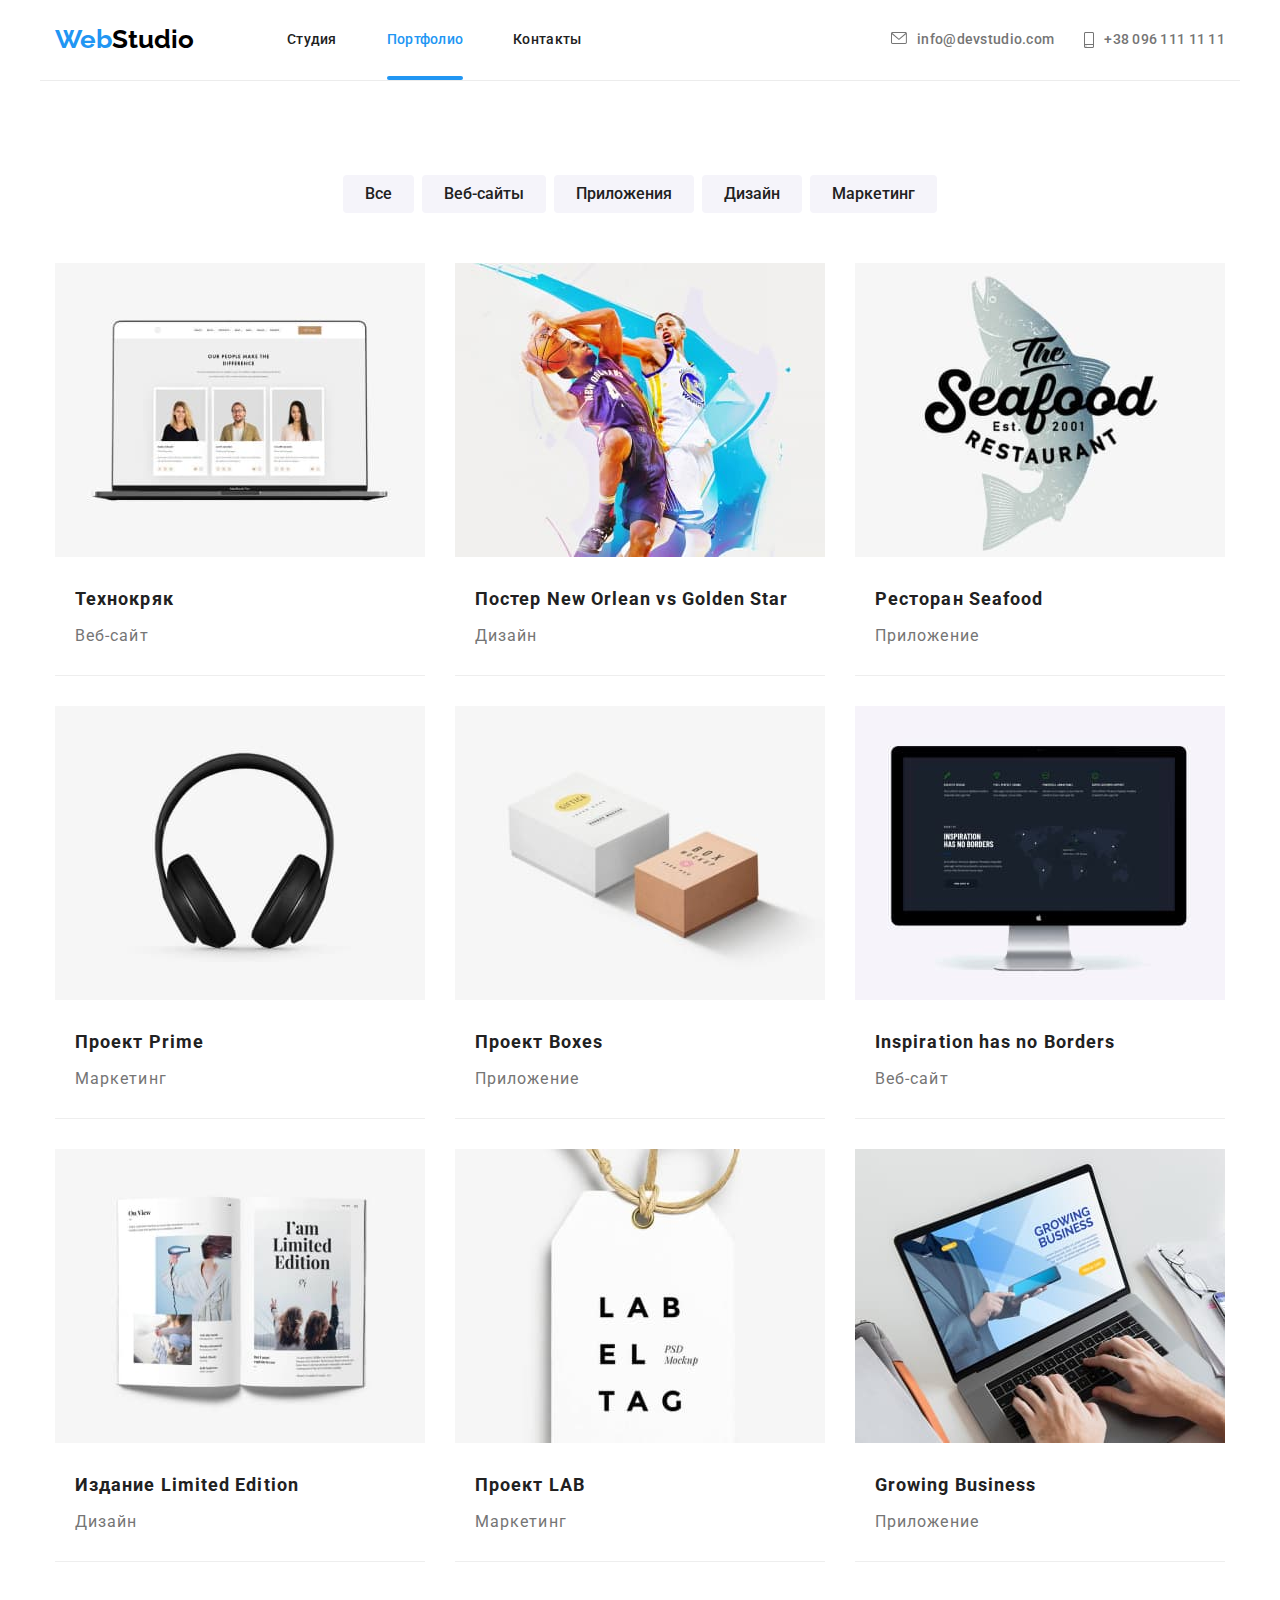
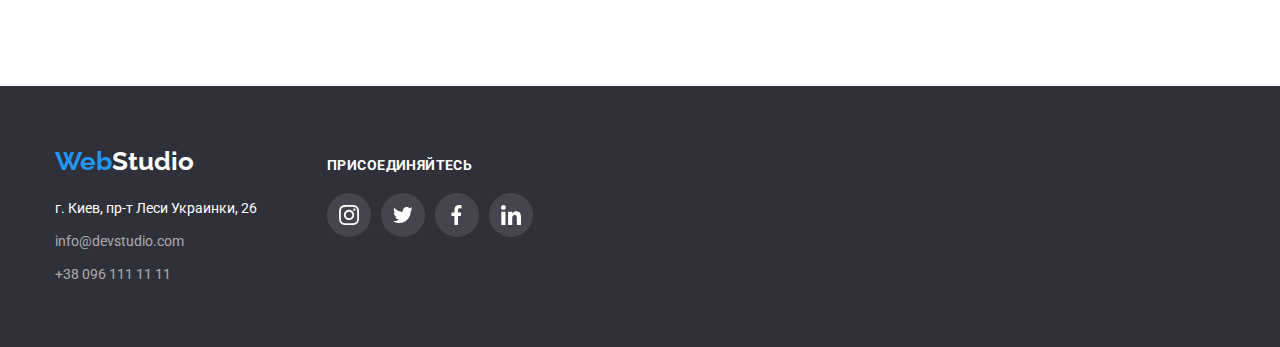
==== portfolio.html @ 152287c7 "Add files via upload" ====
<!DOCTYPE html>
<html lang="ru">
  <head>
    <meta charset="UTF-8" />
    <meta http-equiv="X-UA-Compatible" content="IE=edge" />
    <meta name="viewport" content="width=device-width, initial-scale=1.0" />
    <title>Portfolio</title>
    <link rel="stylesheet" href="https://cdnjs.cloudflare.com/ajax/libs/modern-normalize/1.0.0/modern-normalize.min.css" />
    <link href="https://fonts.googleapis.com/css2?family=Raleway:wght@700&family=Roboto:wght@400;500;700;900&display=swap" rel="stylesheet" />
    <link rel="stylesheet" href="./css/styles.css" />
  </head>
  <body>
    <!--Шапка страницы-->
    <header class="header">
      <div class="container header-section">
        <nav class="site-nav">
          <a href="" class="header-logo"><span class="header-logo-web">Web</span>Studio</a>
          <ul class="header-list list">
            <li class="header-nav-li"><a href="./index.html" class="header-link">Студия</a></li>
            <li class="header-nav-li">
              <div class="header-current"><a href="./portfolio.html" class="header-link current">Портфолио</a></div>
            </li>
            <li class="header-nav-li"><a href="" class="header-link">Контакты</a></li>
          </ul>
        </nav>
        <ul class="header-adress list">
          <li class="header-li">
            <a href="mailto:info@devstudio.com" class="header-adress-list"
              ><svg class="icon-mail"><use href="./img/symbol-defs.svg#icon-envelope"></use></svg>info@devstudio.com</a
            >
          </li>
          <li class="header-li">
            <a href="tel:+380961111111" class="header-adress-list"
              ><svg class="icon-smartphone"><use href="./img/symbol-defs.svg#icon-smartphone"></use></svg>+38 096 111 11 11</a
            >
          </li>
        </ul>
      </div>
    </header>
    <main>
      <!--Портфолио-->
      <section class="portfolio section">
        <div class="container">
          <h1 hidden>Портфолио</h1>
          <ul class="portfolio-filter list">
            <li class="portfolio-li"><button type="button" class="portfolio-btn">Все</button></li>
            <li class="portfolio-li"><button type="button" class="portfolio-btn">Веб-сайты</button></li>
            <li class="portfolio-li"><button type="button" class="portfolio-btn">Приложения</button></li>
            <li class="portfolio-li"><button type="button" class="portfolio-btn">Дизайн</button></li>
            <li class="portfolio-li"><button type="button" class="portfolio-btn">Маркетинг</button></li>
          </ul>
          <ul class="portfolio-content list">
            <li class="portfolio-card-li">
              <a href="" class="portfolio-list">
                <div class="card-hover">
                  <img class="portfolio-img" src="./img/img.jpg" alt="Сайт Технокряк" width="370" />
                  <p class="card-hover-text is-hidden-text">Ресурс предлагает комплексные предложения с разным уровнем функционала и сервисов. Все это позволит посетителю получить исчерпывающие сведения компании или частном лице.</p>
                </div>
                <div class="card-text">
                  <h2 class="portfolio-name">Технокряк</h2>
                  <p class="portfolio-filter-text">Веб-сайт</p>
                </div>
              </a>
            </li>
            <li class="portfolio-card-li">
              <a href="" class="portfolio-list">
                <div class="card-hover">
                  <img class="portfolio-img" src="./img/img(1).jpg" alt="Постер New Orlean vs Golden Star" width="370" />
                  <p class="card-hover-text is-hidden-text">Ресурс предлагает комплексные предложения с разным уровнем функционала и сервисов. Все это позволит посетителю получить исчерпывающие сведения компании или частном лице.</p>
                </div>
                <div class="card-text">
                  <h2 class="portfolio-name">Постер New Orlean vs Golden Star</h2>
                  <p class="portfolio-filter-text">Дизайн</p>
                </div>
              </a>
            </li>
            <li class="portfolio-card-li">
              <a href="" class="portfolio-list">
                <div class="card-hover">
                  <img class="portfolio-img" src="./img/img(2).jpg" alt="Ресторан Seafood" width="370" />
                  <p class="card-hover-text is-hidden-text">Ресурс предлагает комплексные предложения с разным уровнем функционала и сервисов. Все это позволит посетителю получить исчерпывающие сведения компании или частном лице.</p>
                </div>
                <div class="card-text">
                  <h2 class="portfolio-name">Ресторан Seafood</h2>
                  <p class="portfolio-filter-text">Приложение</p>
                </div>
              </a>
            </li>
            <li class="portfolio-card-li">
              <a href="" class="portfolio-list">
                <div class="card-hover">
                  <img class="portfolio-img" src="./img/img(3).jpg" alt="Проект Prime" width="370" />
                  <p class="card-hover-text is-hidden-text">Ресурс предлагает комплексные предложения с разным уровнем функционала и сервисов. Все это позволит посетителю получить исчерпывающие сведения компании или частном лице.</p>
                </div>
                <div class="card-text">
                  <h2 class="portfolio-name">Проект Prime</h2>
                  <p class="portfolio-filter-text">Маркетинг</p>
                </div>
              </a>
            </li>
            <li class="portfolio-card-li">
              <a href="" class="portfolio-list">
                <div class="card-hover">
                  <img class="portfolio-img" src="./img/img(4).jpg" alt="Проект Boxes" width="370" />
                  <p class="card-hover-text is-hidden-text">Ресурс предлагает комплексные предложения с разным уровнем функционала и сервисов. Все это позволит посетителю получить исчерпывающие сведения компании или частном лице.</p>
                </div>
                <div class="card-text">
                  <h2 class="portfolio-name">Проект Boxes</h2>
                  <p class="portfolio-filter-text">Приложение</p>
                </div>
              </a>
            </li>
            <li class="portfolio-card-li">
              <a href="" class="portfolio-list">
                <div class="card-hover">
                  <img class="portfolio-img" src="./img/img(5).jpg" alt="Сайт Inspiration has no Borders" width="370" />
                  <p class="card-hover-text is-hidden-text">Ресурс предлагает комплексные предложения с разным уровнем функционала и сервисов. Все это позволит посетителю получить исчерпывающие сведения компании или частном лице.</p>
                </div>
                <div class="card-text">
                  <h2 class="portfolio-name">Inspiration has no Borders</h2>
                  <p class="portfolio-filter-text">Веб-сайт</p>
                </div>
              </a>
            </li>
            <li class="portfolio-card-li">
              <a href="" class="portfolio-list">
                <div class="card-hover">
                  <img class="portfolio-img" src="./img/img(6).jpg" alt="Издание Limited Edition" width="370" />
                  <p class="card-hover-text is-hidden-text">Ресурс предлагает комплексные предложения с разным уровнем функционала и сервисов. Все это позволит посетителю получить исчерпывающие сведения компании или частном лице.</p>
                </div>
                <div class="card-text">
                  <h2 class="portfolio-name">Издание Limited Edition</h2>
                  <p class="portfolio-filter-text">Дизайн</p>
                </div>
              </a>
            </li>
            <li class="portfolio-card-li">
              <a href="" class="portfolio-list">
                <div class="card-hover">
                  <img class="portfolio-img" src="./img/img(7).jpg" alt="Проект LAB" width="370" />
                  <p class="card-hover-text is-hidden-text">Ресурс предлагает комплексные предложения с разным уровнем функционала и сервисов. Все это позволит посетителю получить исчерпывающие сведения компании или частном лице.</p>
                </div>
                <div class="card-text">
                  <h2 class="portfolio-name">Проект LAB</h2>
                  <p class="portfolio-filter-text">Маркетинг</p>
                </div>
              </a>
            </li>
            <li class="portfolio-card-li">
              <a href="" class="portfolio-list">
                <div class="card-hover">
                  <img class="portfolio-img" src="./img/img(8).jpg" alt="Приложение Growing Business" width="370" />
                  <p class="card-hover-text is-hidden-text">Ресурс предлагает комплексные предложения с разным уровнем функционала и сервисов. Все это позволит посетителю получить исчерпывающие сведения компании или частном лице.</p>
                </div>
                <div class="card-text">
                  <h2 class="portfolio-name">Growing Business</h2>
                  <p class="portfolio-filter-text">Приложение</p>
                </div>
              </a>
            </li>
          </ul>
        </div>
      </section>
    </main>
    <!--Футер-->
    <footer class="footer">
      <div class="container">
        <div>
          <a href="" class="footer-logo"> <span class="footer-logo-web"> Web</span>Studio</a>
          <address class="footer-address">
            <ul class="footer-list list">
              <li class="footer-list-li"><p class="footer-list-address">г. Киев, пр-т Леси Украинки, 26</p></li>
              <li class="footer-list-li"><a href="mailto:info@devstudio.com" class="footer-link">info@devstudio.com</a></li>
              <li class="footer-list-li"><a href="tel:+380961111111" class="footer-link">+38 096 111 11 11</a></li>
            </ul>
          </address>
        </div>
        <div class="footer-social">
          <p class="connect">присоединяйтесь</p>
          <ul class="footer-social-list list">
            <li class="footer-social-li">
              <a href="" class="footer-social-icon">
                <svg class="footer-icon-social" width="20" height="20">
                  <use href="./img/symbol-defs.svg#icon-instagram"></use>
                </svg>
              </a>
            </li>
            <li class="footer-social-li">
              <a href="" class="footer-social-icon">
                <svg class="footer-icon-social" width="20" height="20">
                  <use href="./img/symbol-defs.svg#icon-twitter"></use>
                </svg>
              </a>
            </li>
            <li class="footer-social-li">
              <a href="" class="footer-social-icon">
                <svg class="footer-icon-social" width="20" height="20">
                  <use href="./img/symbol-defs.svg#icon-facebook"></use>
                </svg>
              </a>
            </li>
            <li class="footer-social-li">
              <a href="" class="footer-social-icon">
                <svg class="footer-icon-social" width="20" height="20">
                  <use href="./img/symbol-defs.svg#icon-linkedin"></use>
                </svg>
              </a>
            </li>
          </ul>
        </div>
      </div>
    </footer>
  </body>
</html>
---- css/styles.css ----
html {
  box-sizing: border-box;
}

:root {
  --primary-text-color: #757575;
  --title-text-color: #212121;
  --accent-color: #2196f3;
  --background-color: #ffffff;
  --p-text-color: #ffffff;
  --hero-text-color: #ffffff;
  --hero-btn-color: #2196f3;
  --hero-btn-hover: #188ce8;
  --hero-background-color: #2f303a;
  --btn-text-color: #ffffff;
  --primary-logo-color: black;
  --footer-logo-color: #ffffff;
  --section-background: #f5f4fa;
  --footer-background: #2f303a;
  --footer-link: rgba(255, 255, 255, 0.6);
  --main-letter-spacing: 0.03em;
  --card-background: #ffffff;
  --social-link: #afb1b8;
  --animation: cubic-bezier(0.4, 0, 0.2, 1);
  --card-background-hover: rgba(33, 150, 243, 0.9);
}

body {
  font-family: "Roboto", "sans-serif";
  color: var(--primary-text-color);
  font-size: 14px;
  letter-spacing: 0.03.em;
  background-color: var(--background-color);
}
.container {
  width: 1200px;
  padding-left: 15px;
  padding-right: 15px;
  margin: auto;
}
.section {
  padding-top: 94px;
  padding-bottom: 94px;
}
h1,
h2,
h3,
h4,
h5,
h6,
p,
ul {
  margin: 0;
  padding: 0;
}
img {
  display: block;
  max-width: 100%;
  height: auto;
}
a {
  text-decoration: none;
}
.list {
  list-style: none;
}

.visually-hidden {
  position: absolute;
  width: 1px;
  height: 1px;
  margin: -1px;
  border: 0;
  padding: 0;
  white-space: nowrap;
  clip-path: inset(100%);
  clip: rect(0 0 0 0);
  overflow: hidden;
}
/* Шапка страницы */
.header .container {
  border-bottom: 1px solid #ececec;
}
.header-section {
  display: flex;
  align-items: center;
  text-align: center;
}
.site-nav {
  display: flex;
}
.header-logo {
  font-family: "Raleway";
  font-weight: 700;
  font-size: 26px;
  line-height: 1.19;
  color: var(--primary-logo-color);
  align-items: center;
  display: block;
  padding-top: 24px;
  padding-bottom: 25px;
}
.header-logo-web {
  color: var(--accent-color);
}
.header-list {
  display: flex;
  margin-left: 93px;
}

.header-link {
  font-weight: 500;
  line-height: 1.14;
  letter-spacing: 0.02em;
  color: var(--title-text-color);
  align-items: center;
  display: block;
  padding-top: 32px;
  padding-bottom: 32px;
  transition: color 250ms var(--animation);
}
.header-list .header-nav-li:not(:last-child) {
  margin-right: 50px;
}
.header-link:hover,
.header-link:focus {
  color: var(--accent-color);
}

.header-link.current {
  color: var(--accent-color);
}
.header-current {
  display: block;
  position: relative;
}
.header-current::after {
  display: block;
  content: "";
  position: absolute;
  left: 0;
  bottom: 0;
  width: 100%;
  height: 4px;
  background-color: var(--accent-color);
  border-radius: 2px;
}
/* Контакты */
.header-adress {
  display: flex;
  margin-left: auto;
}

.header-adress-list {
  display: flex;
  font-weight: 500;
  line-height: 1.14;
  letter-spacing: 0.02em;
  color: var(--primary-text-color);
  padding-top: 32px;
  padding-bottom: 32px;
  transition: color 250ms var(--animation);
}
.header-adress .header-li:not(:last-child) {
  margin-right: 30px;
}
.header-adress-list:hover,
.header-adress-list:focus {
  color: var(--accent-color);
}
.icon-mail {
  width: 16px;
  height: 12px;
  margin-right: 10px;
  fill: currentColor;
}
.icon-smartphone {
  width: 10px;
  height: 16px;
  margin-right: 10px;
  fill: currentColor;
}
/* ---------------------------------------Студия----------------------------------------------------- */
/* Блок Герой */
.hero {
  background-color: var(--hero-background-color);
  text-align: center;
  padding-top: 200px;
  padding-bottom: 200px;
  background-image: linear-gradient(rgba(47, 48, 58, 0.4), rgba(47, 48, 58, 0.4)), url(../img/hero.jpg);
  background-repeat: no-repeat;
  background-size: auto;
  margin-right: auto;
  margin-left: auto;
  background-position: center;
}

.hero-title {
  font-weight: 900;
  font-size: 44px;
  line-height: 1.36;
  letter-spacing: 0.06em;
  text-transform: uppercase;
  color: var(--hero-text-color);
  width: 696px;
  margin-top: 0;
  margin-bottom: 30px;
  margin-left: auto;
  margin-right: auto;
}
.hero-btn {
  cursor: pointer;
  font-family: inherit;
  font-weight: 700;
  font-size: 16px;
  line-height: 1.88;
  letter-spacing: 0.06em;
  color: var(--btn-text-color);
  background: var(--hero-btn-color);
  box-shadow: 0px 4px 4px rgba(0, 0, 0, 0.15);
  border-radius: 4px;
  border: none;
  padding: 10px 32px;
  transition: background-color 250ms var(--animation), filter var(--animation);
}
.hero-btn:hover,
.hero-btn:focus {
  background-color: var(--hero-btn-hover);
  filter: drop-shadow(0px 4px 4px rgba(0, 0, 0, 0.25));
}
.backdrop {
  position: fixed;
  top: 0;
  left: 0;
  width: 100%;
  height: 100%;
  background-color: rgba(0, 0, 0, 0.2);
  transition: opacity 500ms var(--animation), visibility 500ms var(--animation);
}
.backdrop.is-hidden {
  opacity: 0;
  pointer-events: none;
  visibility: hidden;
}
.modal {
  position: absolute;
  min-width: 528px;
  min-height: 581px;
  background-color: var(--background-color);
  left: 50%;
  top: 50%;
  transform: translate(-50%, -50%) scale(1);
  transition: transform 500ms var(--animation);
  box-shadow: 0px 1px 3px rgba(0, 0, 0, 0.12), 0px 1px 1px rgba(0, 0, 0, 0.14), 0px 2px 1px rgba(0, 0, 0, 0.2);
  border-radius: 4px;
}
.backdrop.is-hidden .modal {
  transform: translate(-50%, -50%) scale(0);
}

.btn-modal {
  position: absolute;
  top: 8px;
  right: 8px;
  display: flex;
  align-items: center;
  justify-content: center;

  background: var(--white_color);
  border: 1px solid rgba(0, 0, 0, 0.1);
  width: 30px;
  height: 30px;
  border-radius: 50%;
}
.modal-icon-close {
  fill: #000;
}
/* Особености компании */
.features {
  display: flex;
  flex-direction: column;
}

.features-list {
  display: flex;
  flex-direction: row;
}
.features-list-li {
  display: block;
}

.features-list-li::before {
  content: "";
  display: block;
  width: 270px;
  height: 120px;
  margin-bottom: 30px;
  background-color: var(--section-background);
  background-repeat: no-repeat;
  background-position: center;
}
.features-list-li:not(:last-child) {
  margin-right: 30px;
}
.features-item {
  font-size: 14px;
  font-weight: 700;
  line-height: 1.14;
  text-transform: uppercase;
  color: var(--title-text-color);
  letter-spacing: var(--main-letter-spacing);
  margin-bottom: 10px;
}

.features-text {
  line-height: 1.71;
  color: var(--primary-text-color);
  font-weight: 400;
  letter-spacing: var(--main-letter-spacing);
  font-size: 14px;
}
.antenna::before {
  background-image: url(../img/features/antenna\ 1.svg);
}
.clock::before {
  background-image: url(../img/features/clock\ 1.svg);
}
.diagram::before {
  background-image: url(../img/features/diagram\ 1.svg);
}
.astronaut::before {
  background-image: url(../img/features/astronaut\ 1.svg);
}
/* Чем мы занимаемся */
.works {
  padding-top: 0;
}

.works-title {
  font-weight: 700;
  font-size: 36px;
  line-height: 1.17;
  text-align: center;
  color: var(--title-text-color);
  margin-bottom: 50px;
}
.works-list {
  display: flex;
}
.works-img {
  display: block;
}
.works-img:not(:last-child) {
  margin-right: 30px;
}
.works-text {
  display: block;
  position: relative;
}
.works-text-p {
  display: flex;
  position: absolute;
  width: 370px;
  height: 70px;
  font-weight: 700;
  font-size: 14px;
  line-height: 16px;
  align-items: center;
  justify-content: center;
  letter-spacing: 0.03em;
  text-transform: uppercase;
  color: var(--p-text-color);
  background-color: rgba(47, 48, 58, 0.8);
  transform: translateY(-100%);
}
/* Наша команда */
.team {
  background-color: var(--section-background);
  display: flex;
  flex-direction: column;
}
.team-title {
  display: block;
  margin-bottom: 50px;
  font-weight: 700;
  font-size: 36px;
  line-height: 1.17;
  text-align: center;
  color: var(--title-text-color);
  letter-spacing: var(--main-letter-spacing);
}
.team-list {
  display: flex;
}
.team-item {
  width: 270px;
  display: block;
  flex-direction: column;
  align-items: center;
  box-shadow: 0px 1px 3px rgba(0, 0, 0, 0.12), 0px 1px 1px rgba(0, 0, 0, 0.14), 0px 2px 1px rgba(0, 0, 0, 0.2);
  border-radius: 0px 0px 4px 4px;
  background-color: var(--background-color);
}
.team-item:not(:last-child) {
  margin-right: 30px;
}
.team-img {
  display: block;
}
.team-name {
  display: block;
  margin-bottom: 10px;
  font-weight: 500;
  font-size: 16px;
  line-height: 1.19;
  text-align: center;
  color: var(--title-text-color);
}
.team-text {
  font-size: 16px;
  line-height: 1.19;
  text-align: center;
  color: var(--primary-text-color);
  margin-bottom: 16px;
}
.team-card-text {
  padding-top: 30px;
  padding-bottom: 30px;
}
.social {
  display: flex;
  justify-content: center;
}
.social-li {
  margin-right: 10px;
}
.social-li:last-child {
  margin: 0;
}
.social-link {
  display: flex;
  width: 44px;
  height: 44px;
  align-items: center;
  justify-content: center;
  color: var(--social-link);
  fill: currentColor;
  border-radius: 50px;
  transition: background-color 250ms var(--animation), color 250ms var(--animation);
}
.social-link:hover,
.social-link:focus {
  background-color: var(--accent-color);
  color: var(--btn-text-color);
}
/* Постоянные клиенты */
.clients {
  display: flex;
  flex-direction: column;
  text-align: center;
}
.clients-title {
  display: block;
  margin-bottom: 50px;
  font-weight: 700;
  font-size: 36px;
  line-height: 1.17;
  text-align: center;
  color: var(--title-text-color);
  letter-spacing: var(--main-letter-spacing);
}
.clients-list {
  display: flex;
  align-items: center;
  text-align: center;
  justify-content: center;
}
.clients-link {
  display: flex;
  align-items: center;
  text-align: center;
  width: 170px;
  height: 92px;
  justify-content: center;
  border: 1px solid var(--social-link);
  border-radius: 4px;
  color: var(--social-link);
  fill: currentColor;
  transition: color 250ms var(--animation), border 250ms var(--animation);
}
.clients-link:hover,
.clients-link:focus {
  border: 1px solid var(--accent-color);
  color: var(--accent-color);
}

.clients-li:not(:last-child) {
  margin-right: 30px;
}

/* ----------------------------------------Портфолио------------------------------------------- */
.portfolio-filter {
  display: flex;
  margin-bottom: 50px;
  justify-content: center;
}
.portfolio-btn {
  cursor: pointer;
  border: none;
  font-family: "Roboto";
  font-weight: 500;
  font-size: 16px;
  line-height: 1.62;
  text-align: center;
  background-color: var(--section-background);
  color: var(--title-text-color);
  padding: 6px 22px;
  border-color: transparent;
  border-radius: 4px;
  transition: box-shadow 250ms var(--animation), background-color 250ms var(--animation), color 250ms var(--animation);
}
.portfolio-btn:hover,
.portfolio-btn:focus {
  color: var(--btn-text-color);
  background-color: var(--accent-color);
  box-shadow: 0px 3px 1px rgba(0, 0, 0, 0.1), 0px 1px 2px rgba(0, 0, 0, 0.08), 0px 2px 2px rgba(0, 0, 0, 0.12);
}
.portfolio-li:not(:last-child) {
  margin-right: 8px;
}

.portfolio-content {
  display: flex;
  flex-wrap: wrap;
}
.portfolio-card-li {
  display: block;
  width: 370px;
  margin-right: 30px;
  margin-bottom: 30px;
  border-bottom: 1px solid #eeeeee;
}
.portfolio-card-li:nth-child(3n) {
  margin-right: 0;
}

.portfolio-list {
  display: block;
  position: relative;
  font-weight: 700;
  font-size: 18px;
  line-height: 2;
  letter-spacing: 0.06em;
  color: var(--title-text-color);
  text-decoration: none;
  background-color: var(--card-background);

  background-size: contain;
  transition: box-shadow 250ms var(--animation);
}
.portfolio-list:hover,
.portfolio-list:focus {
  box-shadow: 0px 1px 1px rgba(0, 0, 0, 0.12), 0px 4px 4px rgba(0, 0, 0, 0.06), 1px 4px 6px rgba(0, 0, 0, 0.16);
}
.card-hover {
  display: block;
  position: relative;
  overflow: hidden;
}

.card-hover-text {
  position: absolute;
  font-weight: 400;
  font-size: 18px;
  line-height: 1.55;
  letter-spacing: 0.03em;
  color: var(--p-text-color);
  background-color: var(--card-background-hover);
  bottom: 0;
  left: 0;
  padding: 63px 24px;
  transform: translateY(101%);
  transition: transform 250ms var(--animation);
}
.portfolio-list:hover .card-hover-text,
.portfolio-list:focus .card-hover-text {
  transform: translateY(0);
}
.card-text {
  padding: 24px 20px;
}

.portfolio-name {
  font-weight: 700;
  font-size: 18px;
  line-height: 2;
  letter-spacing: 0.06em;
  color: var(--title-text-color);
  display: block;
  margin-bottom: 4px;
}
.portfolio-filter-text {
  font-weight: 400;
  font-size: 16px;
  line-height: 1.88;
  color: var(--primary-text-color);
}
/* -------------------------------Футер-------------------------------------- */
.footer {
  background: var(--footer-background);
  padding-top: 60px;
  padding-bottom: 60px;
}
.footer > .container {
  display: flex;
  align-items: baseline;
}

.footer-logo {
  font-family: "Raleway";
  font-weight: 700;
  font-size: 26px;
  line-height: 1.19;
  color: var(--footer-logo-color);
  display: block;
  margin-bottom: 20px;
}
.footer-logo-web {
  color: var(--accent-color);
}
.footer-address {
  display: block;
}
.footer-list-address {
  font-style: normal;
  line-height: 1.71;
  color: var(--p-text-color);
}
.footer-list-li:not(:last-child) {
  margin-bottom: 9px;
}
.footer-link {
  font-style: normal;
  line-height: 1.71;
  color: var(--footer-link);
  transition: color 250ms var(--animation);
}
.footer-link:hover,
.footer-link:focus {
  color: var(--accent-color);
}
/* Контакты */
.connect {
  font-weight: 700;
  font-size: 14px;
  line-height: 1.1428;
  letter-spacing: 0.03em;
  text-transform: uppercase;
  margin-bottom: 20px;

  color: var(--footer-logo-color);
}
.footer-social {
  margin-left: 70px;
}
.footer-social-list {
  display: flex;
}
.footer-social-li:not(:last-child) {
  margin-right: 10px;
}
.footer-social-icon {
  display: flex;
  color: var(--footer-logo-color);
  fill: currentColor;
  width: 44px;
  height: 44px;
  align-items: center;
  justify-content: center;
  background-color: rgba(255, 255, 255, 0.1);
  border-radius: 50%;
  transition: background-color 250ms var(--animation);
}
.footer-social-icon:hover,
.footer-social-icon:focus {
  background-color: var(--accent-color);
}
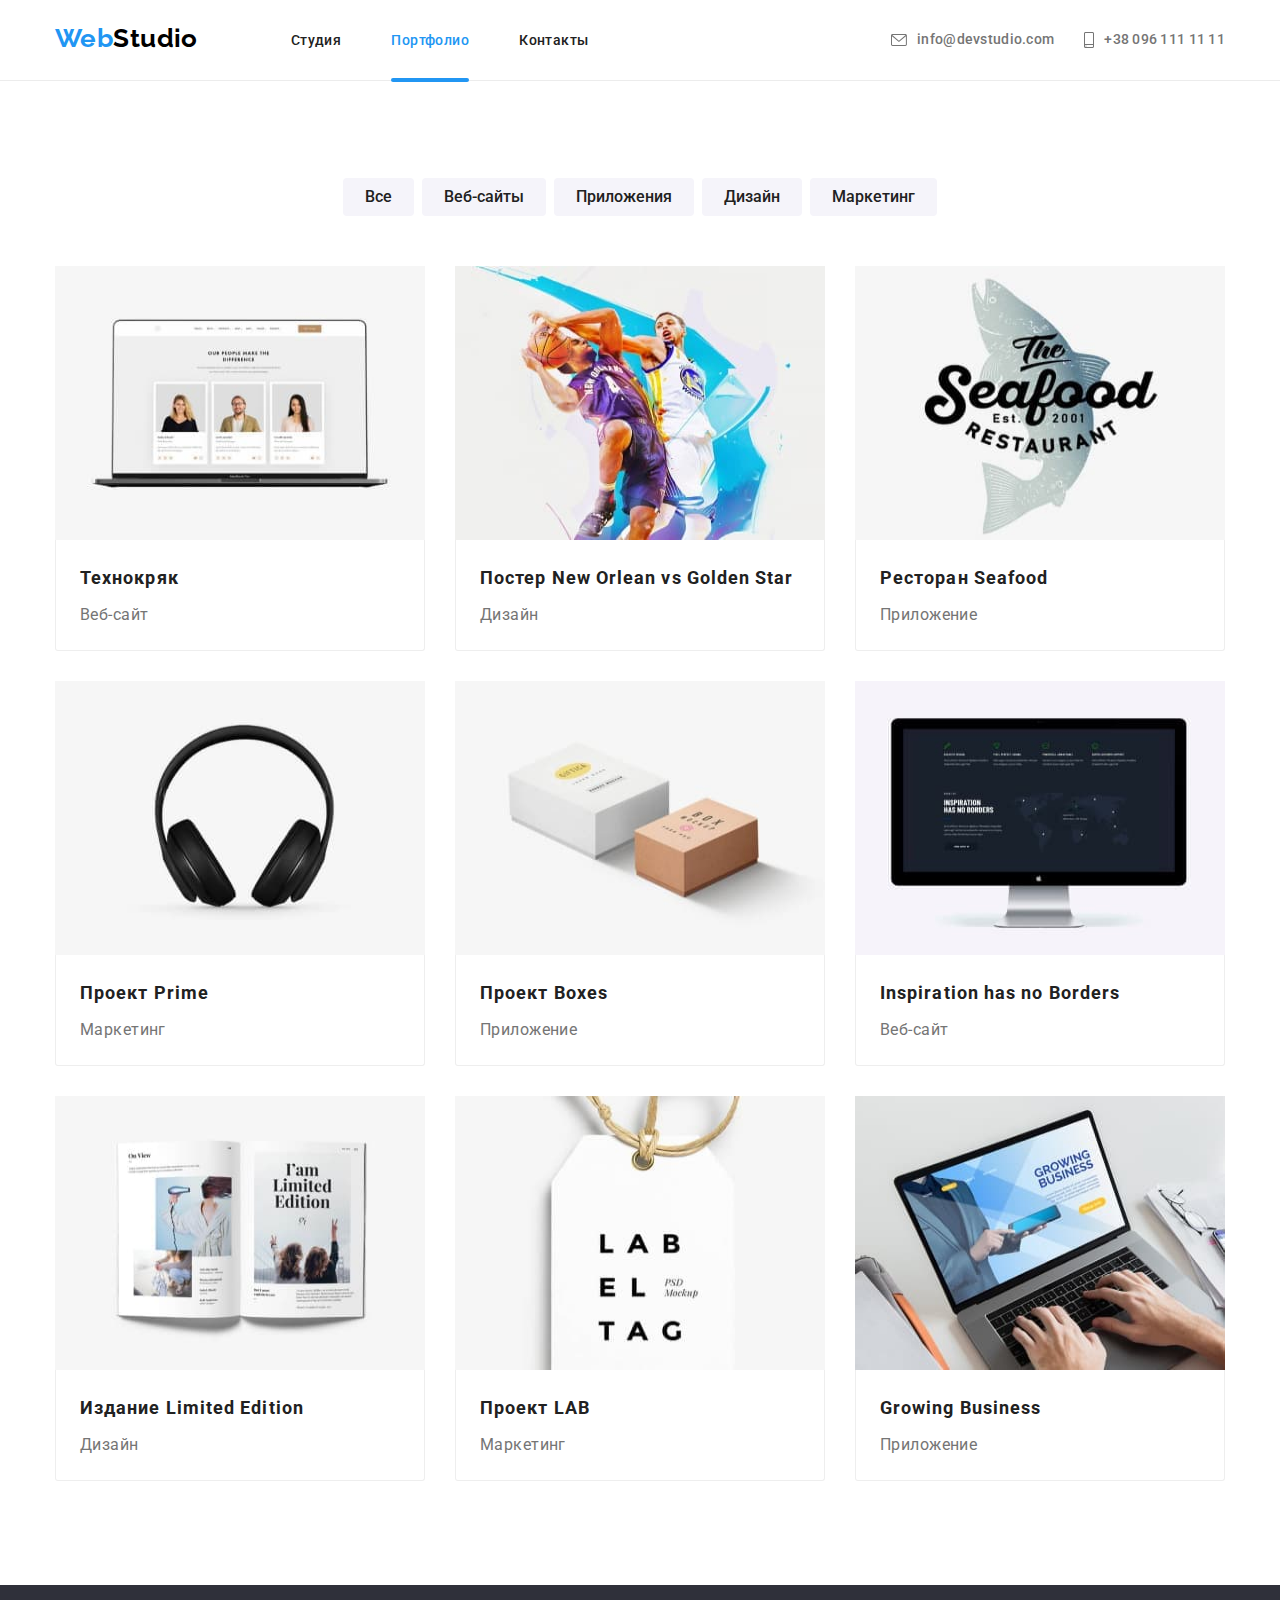
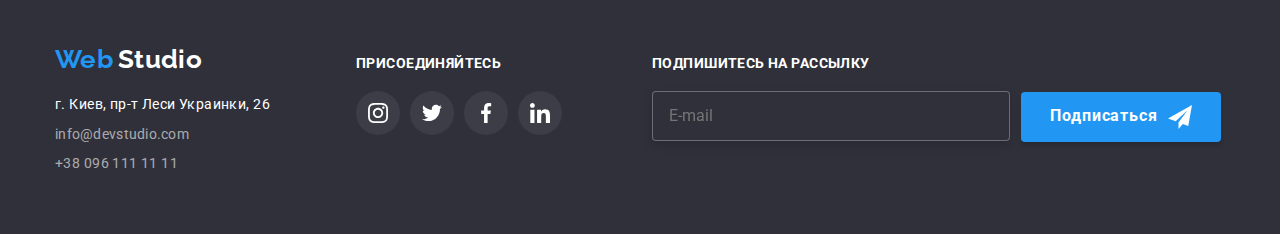
==== commit 7147fdd0: "Add files via upload" ====
--- a/portfolio.html
+++ b/portfolio.html
@@ -1,214 +1,323 @@
-<!DOCTYPE html>
-<html lang="ru">
-  <head>
-    <meta charset="UTF-8" />
-    <meta http-equiv="X-UA-Compatible" content="IE=edge" />
-    <meta name="viewport" content="width=device-width, initial-scale=1.0" />
-    <title>Portfolio</title>
-    <link rel="stylesheet" href="https://cdnjs.cloudflare.com/ajax/libs/modern-normalize/1.0.0/modern-normalize.min.css" />
-    <link href="https://fonts.googleapis.com/css2?family=Raleway:wght@700&family=Roboto:wght@400;500;700;900&display=swap" rel="stylesheet" />
-    <link rel="stylesheet" href="./css/styles.css" />
-  </head>
-  <body>
-    <!--Шапка страницы-->
-    <header class="header">
-      <div class="container header-section">
-        <nav class="site-nav">
-          <a href="" class="header-logo"><span class="header-logo-web">Web</span>Studio</a>
-          <ul class="header-list list">
-            <li class="header-nav-li"><a href="./index.html" class="header-link">Студия</a></li>
-            <li class="header-nav-li">
-              <div class="header-current"><a href="./portfolio.html" class="header-link current">Портфолио</a></div>
-            </li>
-            <li class="header-nav-li"><a href="" class="header-link">Контакты</a></li>
-          </ul>
-        </nav>
-        <ul class="header-adress list">
-          <li class="header-li">
-            <a href="mailto:info@devstudio.com" class="header-adress-list"
-              ><svg class="icon-mail"><use href="./img/symbol-defs.svg#icon-envelope"></use></svg>info@devstudio.com</a
-            >
-          </li>
-          <li class="header-li">
-            <a href="tel:+380961111111" class="header-adress-list"
-              ><svg class="icon-smartphone"><use href="./img/symbol-defs.svg#icon-smartphone"></use></svg>+38 096 111 11 11</a
-            >
-          </li>
-        </ul>
-      </div>
-    </header>
-    <main>
-      <!--Портфолио-->
-      <section class="portfolio section">
-        <div class="container">
-          <h1 hidden>Портфолио</h1>
-          <ul class="portfolio-filter list">
-            <li class="portfolio-li"><button type="button" class="portfolio-btn">Все</button></li>
-            <li class="portfolio-li"><button type="button" class="portfolio-btn">Веб-сайты</button></li>
-            <li class="portfolio-li"><button type="button" class="portfolio-btn">Приложения</button></li>
-            <li class="portfolio-li"><button type="button" class="portfolio-btn">Дизайн</button></li>
-            <li class="portfolio-li"><button type="button" class="portfolio-btn">Маркетинг</button></li>
-          </ul>
-          <ul class="portfolio-content list">
-            <li class="portfolio-card-li">
-              <a href="" class="portfolio-list">
-                <div class="card-hover">
-                  <img class="portfolio-img" src="./img/img.jpg" alt="Сайт Технокряк" width="370" />
-                  <p class="card-hover-text is-hidden-text">Ресурс предлагает комплексные предложения с разным уровнем функционала и сервисов. Все это позволит посетителю получить исчерпывающие сведения компании или частном лице.</p>
-                </div>
-                <div class="card-text">
-                  <h2 class="portfolio-name">Технокряк</h2>
-                  <p class="portfolio-filter-text">Веб-сайт</p>
-                </div>
-              </a>
-            </li>
-            <li class="portfolio-card-li">
-              <a href="" class="portfolio-list">
-                <div class="card-hover">
-                  <img class="portfolio-img" src="./img/img(1).jpg" alt="Постер New Orlean vs Golden Star" width="370" />
-                  <p class="card-hover-text is-hidden-text">Ресурс предлагает комплексные предложения с разным уровнем функционала и сервисов. Все это позволит посетителю получить исчерпывающие сведения компании или частном лице.</p>
-                </div>
-                <div class="card-text">
-                  <h2 class="portfolio-name">Постер New Orlean vs Golden Star</h2>
-                  <p class="portfolio-filter-text">Дизайн</p>
-                </div>
-              </a>
-            </li>
-            <li class="portfolio-card-li">
-              <a href="" class="portfolio-list">
-                <div class="card-hover">
-                  <img class="portfolio-img" src="./img/img(2).jpg" alt="Ресторан Seafood" width="370" />
-                  <p class="card-hover-text is-hidden-text">Ресурс предлагает комплексные предложения с разным уровнем функционала и сервисов. Все это позволит посетителю получить исчерпывающие сведения компании или частном лице.</p>
-                </div>
-                <div class="card-text">
-                  <h2 class="portfolio-name">Ресторан Seafood</h2>
-                  <p class="portfolio-filter-text">Приложение</p>
-                </div>
-              </a>
-            </li>
-            <li class="portfolio-card-li">
-              <a href="" class="portfolio-list">
-                <div class="card-hover">
-                  <img class="portfolio-img" src="./img/img(3).jpg" alt="Проект Prime" width="370" />
-                  <p class="card-hover-text is-hidden-text">Ресурс предлагает комплексные предложения с разным уровнем функционала и сервисов. Все это позволит посетителю получить исчерпывающие сведения компании или частном лице.</p>
-                </div>
-                <div class="card-text">
-                  <h2 class="portfolio-name">Проект Prime</h2>
-                  <p class="portfolio-filter-text">Маркетинг</p>
-                </div>
-              </a>
-            </li>
-            <li class="portfolio-card-li">
-              <a href="" class="portfolio-list">
-                <div class="card-hover">
-                  <img class="portfolio-img" src="./img/img(4).jpg" alt="Проект Boxes" width="370" />
-                  <p class="card-hover-text is-hidden-text">Ресурс предлагает комплексные предложения с разным уровнем функционала и сервисов. Все это позволит посетителю получить исчерпывающие сведения компании или частном лице.</p>
-                </div>
-                <div class="card-text">
-                  <h2 class="portfolio-name">Проект Boxes</h2>
-                  <p class="portfolio-filter-text">Приложение</p>
-                </div>
-              </a>
-            </li>
-            <li class="portfolio-card-li">
-              <a href="" class="portfolio-list">
-                <div class="card-hover">
-                  <img class="portfolio-img" src="./img/img(5).jpg" alt="Сайт Inspiration has no Borders" width="370" />
-                  <p class="card-hover-text is-hidden-text">Ресурс предлагает комплексные предложения с разным уровнем функционала и сервисов. Все это позволит посетителю получить исчерпывающие сведения компании или частном лице.</p>
-                </div>
-                <div class="card-text">
-                  <h2 class="portfolio-name">Inspiration has no Borders</h2>
-                  <p class="portfolio-filter-text">Веб-сайт</p>
-                </div>
-              </a>
-            </li>
-            <li class="portfolio-card-li">
-              <a href="" class="portfolio-list">
-                <div class="card-hover">
-                  <img class="portfolio-img" src="./img/img(6).jpg" alt="Издание Limited Edition" width="370" />
-                  <p class="card-hover-text is-hidden-text">Ресурс предлагает комплексные предложения с разным уровнем функционала и сервисов. Все это позволит посетителю получить исчерпывающие сведения компании или частном лице.</p>
-                </div>
-                <div class="card-text">
-                  <h2 class="portfolio-name">Издание Limited Edition</h2>
-                  <p class="portfolio-filter-text">Дизайн</p>
-                </div>
-              </a>
-            </li>
-            <li class="portfolio-card-li">
-              <a href="" class="portfolio-list">
-                <div class="card-hover">
-                  <img class="portfolio-img" src="./img/img(7).jpg" alt="Проект LAB" width="370" />
-                  <p class="card-hover-text is-hidden-text">Ресурс предлагает комплексные предложения с разным уровнем функционала и сервисов. Все это позволит посетителю получить исчерпывающие сведения компании или частном лице.</p>
-                </div>
-                <div class="card-text">
-                  <h2 class="portfolio-name">Проект LAB</h2>
-                  <p class="portfolio-filter-text">Маркетинг</p>
-                </div>
-              </a>
-            </li>
-            <li class="portfolio-card-li">
-              <a href="" class="portfolio-list">
-                <div class="card-hover">
-                  <img class="portfolio-img" src="./img/img(8).jpg" alt="Приложение Growing Business" width="370" />
-                  <p class="card-hover-text is-hidden-text">Ресурс предлагает комплексные предложения с разным уровнем функционала и сервисов. Все это позволит посетителю получить исчерпывающие сведения компании или частном лице.</p>
-                </div>
-                <div class="card-text">
-                  <h2 class="portfolio-name">Growing Business</h2>
-                  <p class="portfolio-filter-text">Приложение</p>
-                </div>
-              </a>
-            </li>
-          </ul>
-        </div>
-      </section>
-    </main>
-    <!--Футер-->
-    <footer class="footer">
-      <div class="container">
-        <div>
-          <a href="" class="footer-logo"> <span class="footer-logo-web"> Web</span>Studio</a>
-          <address class="footer-address">
-            <ul class="footer-list list">
-              <li class="footer-list-li"><p class="footer-list-address">г. Киев, пр-т Леси Украинки, 26</p></li>
-              <li class="footer-list-li"><a href="mailto:info@devstudio.com" class="footer-link">info@devstudio.com</a></li>
-              <li class="footer-list-li"><a href="tel:+380961111111" class="footer-link">+38 096 111 11 11</a></li>
-            </ul>
-          </address>
-        </div>
-        <div class="footer-social">
-          <p class="connect">присоединяйтесь</p>
-          <ul class="footer-social-list list">
-            <li class="footer-social-li">
-              <a href="" class="footer-social-icon">
-                <svg class="footer-icon-social" width="20" height="20">
-                  <use href="./img/symbol-defs.svg#icon-instagram"></use>
-                </svg>
-              </a>
-            </li>
-            <li class="footer-social-li">
-              <a href="" class="footer-social-icon">
-                <svg class="footer-icon-social" width="20" height="20">
-                  <use href="./img/symbol-defs.svg#icon-twitter"></use>
-                </svg>
-              </a>
-            </li>
-            <li class="footer-social-li">
-              <a href="" class="footer-social-icon">
-                <svg class="footer-icon-social" width="20" height="20">
-                  <use href="./img/symbol-defs.svg#icon-facebook"></use>
-                </svg>
-              </a>
-            </li>
-            <li class="footer-social-li">
-              <a href="" class="footer-social-icon">
-                <svg class="footer-icon-social" width="20" height="20">
-                  <use href="./img/symbol-defs.svg#icon-linkedin"></use>
-                </svg>
-              </a>
-            </li>
-          </ul>
-        </div>
-      </div>
-    </footer>
-  </body>
-</html>
+<!DOCTYPE html>
+<html lang="ru">
+  <head>
+    <meta charset="UTF-8" />
+    <meta http-equiv="X-UA-Compatible" content="IE=edge" />
+    <meta name="viewport" content="width=device-width, initial-scale=1.0" />
+    <title>Портфолио</title>
+    <link rel="preconnect" href="https://fonts.googleapis.com" />
+    <link rel="preconnect" href="https://fonts.gstatic.com" crossorigin />
+    <link
+      href="https://fonts.googleapis.com/css2?family=Raleway:wght@700&family=Roboto:wght@400;500;700;900&display=swap"
+      rel="stylesheet"/>
+    <link
+      rel="stylesheet"
+      href="https://cdnjs.cloudflare.com/ajax/libs/modern-normalize/1.1.0/modern-normalize.min.css"
+    />
+    <link rel="stylesheet" href="./css/styles.css" />
+  </head>
+
+  <body>
+    <header class="header">
+      <div class="container container-nav">
+        
+        <nav class="navigation">
+          <a href="./index.html" class="header-link-logo link"
+            ><span class="logo-web">Web</span
+            ><span class="logo-studio">Studio</span></a>
+          <ul class="header-list list">
+            <li class="header-item">
+              <a href="./index.html" class="header-link link">Студия</a>
+            </li>
+            <li class="header-item">
+              <a href="./portfolio.html" class="header-link link current"
+                >Портфолио</a>
+            </li>
+            <li class="header-item">
+              <a href="" class="header-link link">Контакты</a>
+            </li>
+          </ul>
+        </nav>
+
+        <ul class="header-contact-list list">
+          <li class="header-contact-item">
+            <a href="mailto:info@devstudio.com" class="header-mail link">
+              <svg class="mail-icon" width="16" height="12">
+                <use href="./img/icons.svg#icon-envelope"></use>
+              </svg>
+              info@devstudio.com</a>
+          </li>
+          <li class="header-contact-item">
+            <a href="tel:+380961111111" class="header-tel link">
+              <svg class="phone-icon" width="10" height="16">
+                <use href="./img/icons.svg#icon-smartphone"></use>
+              </svg>
+              +38 096 111 11 11</a>
+          </li>
+        </ul>
+      </div>
+    </header>
+
+    <main>
+      <section class="services">
+        <div class="container">
+          <h1 class="visually-hidden">Услуги</h1>
+          <ul class="services-button-list list">
+            <li class="services-buttom-item">
+              <button type="button" class="services-button">Все</button>
+            </li>
+            <li class="services-buttom-item">
+              <button type="button" class="services-button">Веб-сайты</button>
+            </li>
+            <li class="services-buttom-item">
+              <button type="button" class="services-button">Приложения</button>
+            </li>
+            <li class="services-buttom-item">
+              <button type="button" class="services-button">Дизайн</button>
+            </li>
+            <li class="services-buttom-item">
+              <button type="button" class="services-button">Маркетинг</button>
+            </li>
+          </ul>
+          <ul class="services-pics-list list">
+            <li class="services-pics-item">
+              <a href="" class="services-link link">
+                <div class="services-img-decor">
+                  <img src="./img/projects-1.jpg" alt="" width="370" height="274"/>
+                  <p class="services-decor-text">
+                    Ресурс предлагает комплексные предложения с разным уровнем
+                    функционала и сервисов. Все это позволит посетителю получить
+                    исчерпывающие сведения о компании или частном лице.
+                  </p>
+                </div>
+                <div class="portfolio-cards">
+                  <h2 class="sevices-title">Технокряк</h2>
+                  <p class="services-text">Веб-сайт</p>
+                </div>
+              </a>
+            </li>
+            <li class="services-pics-item">
+              <a href="" class="services-link link">
+                <div class="services-img-decor">
+                  <img src="./img/projects-2.jpg" alt="" width="370" height="274"/>
+                  <p class="services-decor-text">
+                    Ресурс предлагает комплексные предложения с разным уровнем
+                    функционала и сервисов. Все это позволит посетителю получить
+                    исчерпывающие сведения о компании или частном лице.
+                  </p>
+                </div>
+                <div class="portfolio-cards">
+                  <h2 class="sevices-title">
+                    Постер New Orlean vs Golden Star
+                  </h2>
+                  <p class="services-text">Дизайн</p>
+                </div>
+              </a>
+            </li>
+            <li class="services-pics-item">
+              <a href="" class="services-link link">
+                <div class="services-img-decor">
+                  <img src="./img/projects-3.jpg" alt="" width="370" height="274"/>
+                  <p class="services-decor-text">
+                    Ресурс предлагает комплексные предложения с разным уровнем
+                    функционала и сервисов. Все это позволит посетителю получить
+                    исчерпывающие сведения о компании или частном лице.
+                  </p>
+                </div>
+                <div class="portfolio-cards">
+                  <h2 class="sevices-title">Ресторан Seafood</h2>
+                  <p class="services-text">Приложение</p>
+                </div>
+              </a>
+            </li>
+            <li class="services-pics-item">
+              <a href="" class="services-link link">
+                <div class="services-img-decor">
+                  <img src="./img/projects-4.jpg" alt="" width="370" height="274"/>
+                  <p class="services-decor-text">
+                    Ресурс предлагает комплексные предложения с разным уровнем
+                    функционала и сервисов. Все это позволит посетителю получить
+                    исчерпывающие сведения о компании или частном лице.
+                  </p>
+                </div>
+                <div class="portfolio-cards">
+                  <h2 class="sevices-title">Проект Prime</h2>
+                  <p class="services-text">Маркетинг</p>
+                </div>
+              </a>
+            </li>
+            <li class="services-pics-item">
+              <a href="" class="services-link link">
+                <div class="services-img-decor">
+                  <img src="./img/projects-5.jpg" alt="" width="370" height="274"/>
+                  <p class="services-decor-text">
+                    Ресурс предлагает комплексные предложения с разным уровнем
+                    функционала и сервисов. Все это позволит посетителю получить
+                    исчерпывающие сведения о компании или частном лице.
+                  </p>
+                </div>
+                <div class="portfolio-cards">
+                  <h2 class="sevices-title">Проект Boxes</h2>
+                  <p class="services-text">Приложение</p>
+                </div>
+              </a>
+            </li>
+            <li class="services-pics-item">
+              <a href="" class="services-link link">
+                <div class="services-img-decor">
+                  <img src="./img/projects-6.jpg" alt="" width="370" height="274"/>
+                  <p class="services-decor-text">
+                    Ресурс предлагает комплексные предложения с разным уровнем
+                    функционала и сервисов. Все это позволит посетителю получить
+                    исчерпывающие сведения о компании или частном лице.
+                  </p>
+                </div>
+                <div class="portfolio-cards">
+                  <h2 lang="en" class="sevices-title">
+                    Inspiration has no Borders
+                  </h2>
+                  <p class="services-text">Веб-сайт</p>
+                </div>
+              </a>
+            </li>
+            <li class="services-pics-item">
+              <a href="" class="services-link link">
+                <div class="services-img-decor">
+                  <img src="./img/projects-7.jpg" alt="" width="370" height="274"/>
+                  <p class="services-decor-text">
+                    Ресурс предлагает комплексные предложения с разным уровнем
+                    функционала и сервисов. Все это позволит посетителю получить
+                    исчерпывающие сведения о компании или частном лице.
+                  </p>
+                </div>
+                <div class="portfolio-cards">
+                  <h2 class="sevices-title">Издание Limited Edition</h2>
+                  <p class="services-text">Дизайн</p>
+                </div>
+              </a>
+            </li>
+            <li class="services-pics-item">
+              <a href="" class="services-link link">
+                <div class="services-img-decor">
+                  <img src="./img/projects-8.jpg" alt="" width="370" height="274"/>
+                  <p class="services-decor-text">
+                    Ресурс предлагает комплексные предложения с разным уровнем
+                    функционала и сервисов. Все это позволит посетителю получить
+                    исчерпывающие сведения о компании или частном лице.
+                  </p>
+                </div>
+                <div class="portfolio-cards">
+                  <h2 class="sevices-title">Проект LAB</h2>
+                  <p class="services-text">Маркетинг</p>
+                </div>
+              </a>
+            </li>
+            <li class="services-pics-item">
+              <a href="" class="services-link link">
+                <div class="services-img-decor">
+                  <img src="./img/projects-9.jpg" alt="" width="370" height="274"/>
+                  <p class="services-decor-text">
+                    Ресурс предлагает комплексные предложения с разным уровнем
+                    функционала и сервисов. Все это позволит посетителю получить
+                    исчерпывающие сведения о компании или частном лице.
+                  </p>
+                </div>
+                <div class="portfolio-cards">
+                  <h2 lang="en" class="sevices-title">Growing Business</h2>
+                  <p class="services-text">Приложение</p>
+                </div>
+              </a>
+            </li>
+          </ul>
+        </div>
+      </section>
+    </main>
+  <!-- </body> -->
+
+  <footer class="footer">
+    <div class="container-footer container">
+      <div>
+        <a href="./index.html" class="footer-link-logo link">
+          <span class="logo-web">Web</span>
+          <span class="logo-studio-footer">Studio</span></a>
+        <address class="address-container">
+          <ul class="address-list list">
+            <li class="adress-item">
+              <a
+                href="https://goo.gl/maps/8bVCaFrBpP2hShio7"
+                target="_blank"
+                class="footer-map-link link">
+                г. Киев, пр-т Леси Украинки, 26
+              </a>
+            </li>
+            <li class="adress-item">
+              <a href="mailto:info@devstudio.com" class="footer-mail link">
+                info@devstudio.com
+                </a>
+            </li>
+            <li class="adress-item">
+              <a href="tel:+380961111111" class="footer-tel link">
+                +38 096 111 11 11
+              </a>
+            </li>
+          </ul>
+        </address>
+      </div>
+      <div class="join-us-footer">
+        <p class="join-us-title">Присоединяйтесь</p>
+        <ul class="join-us-list list">
+          <li class="join-us-item">
+            <a href="" class="join-us-link link">
+              <svg class="join-us-icon" width="20" height="20">
+                <use href="./img/icons.svg#icon-instagram"></use>
+              </svg>
+            </a>
+          </li>
+          <li class="join-us-item">
+            <a href="" class="join-us-link link">
+              <svg class="join-us-icon" width="20" height="20">
+                <use href="./img/icons.svg#icon-twitter"></use>
+              </svg>
+            </a>
+          </li>
+          <li class="join-us-item">
+            <a href="" class="join-us-link link">
+              <svg class="join-us-icon" width="20" height="20">
+                <use href="./img/icons.svg#icon-facebook"></use>
+              </svg>
+            </a>
+          </li>
+          <li class="join-us-item">
+            <a href="" class="join-us-link link">
+              <svg class="join-us-icon" width="20" height="20">
+                <use href="./img/icons.svg#icon-linkedin"></use>
+              </svg>
+            </a>
+          </li>
+        </ul>
+      </div>
+      <div class="subsсribe-footer">
+        <form class="footer-form">
+          <label for="footer-label" class="label-class"
+            >Подпишитесь на рассылку
+          </label>
+          <span class="footer-subscribe-case">
+            <input
+              type="email"
+              name="email"
+              placeholder="E-mail"
+              id="footer-label"
+              class="email-footer"
+              required/>
+            <button type="submit" class="button-subscribe">
+              Подписаться<svg class="submit-icon">
+                <use href="./img/icons.svg#icon-icon-plane"></use>
+              </svg>
+            </button>
+          </span>
+        </form>
+      </div>
+    </div>
+  </footer>
+</body>
+</html>--- a/css/styles.css
+++ b/css/styles.css
@@ -1,687 +1,1076 @@
-html {
-  box-sizing: border-box;
-}
-
-:root {
-  --primary-text-color: #757575;
-  --title-text-color: #212121;
-  --accent-color: #2196f3;
-  --background-color: #ffffff;
-  --p-text-color: #ffffff;
-  --hero-text-color: #ffffff;
-  --hero-btn-color: #2196f3;
-  --hero-btn-hover: #188ce8;
-  --hero-background-color: #2f303a;
-  --btn-text-color: #ffffff;
-  --primary-logo-color: black;
-  --footer-logo-color: #ffffff;
-  --section-background: #f5f4fa;
-  --footer-background: #2f303a;
-  --footer-link: rgba(255, 255, 255, 0.6);
-  --main-letter-spacing: 0.03em;
-  --card-background: #ffffff;
-  --social-link: #afb1b8;
-  --animation: cubic-bezier(0.4, 0, 0.2, 1);
-  --card-background-hover: rgba(33, 150, 243, 0.9);
-}
-
-body {
-  font-family: "Roboto", "sans-serif";
-  color: var(--primary-text-color);
-  font-size: 14px;
-  letter-spacing: 0.03.em;
-  background-color: var(--background-color);
-}
-.container {
-  width: 1200px;
-  padding-left: 15px;
-  padding-right: 15px;
-  margin: auto;
-}
-.section {
-  padding-top: 94px;
-  padding-bottom: 94px;
-}
-h1,
-h2,
-h3,
-h4,
-h5,
-h6,
-p,
-ul {
-  margin: 0;
-  padding: 0;
-}
-img {
-  display: block;
-  max-width: 100%;
-  height: auto;
-}
-a {
-  text-decoration: none;
-}
-.list {
-  list-style: none;
-}
-
-.visually-hidden {
-  position: absolute;
-  width: 1px;
-  height: 1px;
-  margin: -1px;
-  border: 0;
-  padding: 0;
-  white-space: nowrap;
-  clip-path: inset(100%);
-  clip: rect(0 0 0 0);
-  overflow: hidden;
-}
-/* Шапка страницы */
-.header .container {
-  border-bottom: 1px solid #ececec;
-}
-.header-section {
-  display: flex;
-  align-items: center;
-  text-align: center;
-}
-.site-nav {
-  display: flex;
-}
-.header-logo {
-  font-family: "Raleway";
-  font-weight: 700;
-  font-size: 26px;
-  line-height: 1.19;
-  color: var(--primary-logo-color);
-  align-items: center;
-  display: block;
-  padding-top: 24px;
-  padding-bottom: 25px;
-}
-.header-logo-web {
-  color: var(--accent-color);
-}
-.header-list {
-  display: flex;
-  margin-left: 93px;
-}
-
-.header-link {
-  font-weight: 500;
-  line-height: 1.14;
-  letter-spacing: 0.02em;
-  color: var(--title-text-color);
-  align-items: center;
-  display: block;
-  padding-top: 32px;
-  padding-bottom: 32px;
-  transition: color 250ms var(--animation);
-}
-.header-list .header-nav-li:not(:last-child) {
-  margin-right: 50px;
-}
-.header-link:hover,
-.header-link:focus {
-  color: var(--accent-color);
-}
-
-.header-link.current {
-  color: var(--accent-color);
-}
-.header-current {
-  display: block;
-  position: relative;
-}
-.header-current::after {
-  display: block;
-  content: "";
-  position: absolute;
-  left: 0;
-  bottom: 0;
-  width: 100%;
-  height: 4px;
-  background-color: var(--accent-color);
-  border-radius: 2px;
-}
-/* Контакты */
-.header-adress {
-  display: flex;
-  margin-left: auto;
-}
-
-.header-adress-list {
-  display: flex;
-  font-weight: 500;
-  line-height: 1.14;
-  letter-spacing: 0.02em;
-  color: var(--primary-text-color);
-  padding-top: 32px;
-  padding-bottom: 32px;
-  transition: color 250ms var(--animation);
-}
-.header-adress .header-li:not(:last-child) {
-  margin-right: 30px;
-}
-.header-adress-list:hover,
-.header-adress-list:focus {
-  color: var(--accent-color);
-}
-.icon-mail {
-  width: 16px;
-  height: 12px;
-  margin-right: 10px;
-  fill: currentColor;
-}
-.icon-smartphone {
-  width: 10px;
-  height: 16px;
-  margin-right: 10px;
-  fill: currentColor;
-}
-/* ---------------------------------------Студия----------------------------------------------------- */
-/* Блок Герой */
-.hero {
-  background-color: var(--hero-background-color);
-  text-align: center;
-  padding-top: 200px;
-  padding-bottom: 200px;
-  background-image: linear-gradient(rgba(47, 48, 58, 0.4), rgba(47, 48, 58, 0.4)), url(../img/hero.jpg);
-  background-repeat: no-repeat;
-  background-size: auto;
-  margin-right: auto;
-  margin-left: auto;
-  background-position: center;
-}
-
-.hero-title {
-  font-weight: 900;
-  font-size: 44px;
-  line-height: 1.36;
-  letter-spacing: 0.06em;
-  text-transform: uppercase;
-  color: var(--hero-text-color);
-  width: 696px;
-  margin-top: 0;
-  margin-bottom: 30px;
-  margin-left: auto;
-  margin-right: auto;
-}
-.hero-btn {
-  cursor: pointer;
-  font-family: inherit;
-  font-weight: 700;
-  font-size: 16px;
-  line-height: 1.88;
-  letter-spacing: 0.06em;
-  color: var(--btn-text-color);
-  background: var(--hero-btn-color);
-  box-shadow: 0px 4px 4px rgba(0, 0, 0, 0.15);
-  border-radius: 4px;
-  border: none;
-  padding: 10px 32px;
-  transition: background-color 250ms var(--animation), filter var(--animation);
-}
-.hero-btn:hover,
-.hero-btn:focus {
-  background-color: var(--hero-btn-hover);
-  filter: drop-shadow(0px 4px 4px rgba(0, 0, 0, 0.25));
-}
-.backdrop {
-  position: fixed;
-  top: 0;
-  left: 0;
-  width: 100%;
-  height: 100%;
-  background-color: rgba(0, 0, 0, 0.2);
-  transition: opacity 500ms var(--animation), visibility 500ms var(--animation);
-}
-.backdrop.is-hidden {
-  opacity: 0;
-  pointer-events: none;
-  visibility: hidden;
-}
-.modal {
-  position: absolute;
-  min-width: 528px;
-  min-height: 581px;
-  background-color: var(--background-color);
-  left: 50%;
-  top: 50%;
-  transform: translate(-50%, -50%) scale(1);
-  transition: transform 500ms var(--animation);
-  box-shadow: 0px 1px 3px rgba(0, 0, 0, 0.12), 0px 1px 1px rgba(0, 0, 0, 0.14), 0px 2px 1px rgba(0, 0, 0, 0.2);
-  border-radius: 4px;
-}
-.backdrop.is-hidden .modal {
-  transform: translate(-50%, -50%) scale(0);
-}
-
-.btn-modal {
-  position: absolute;
-  top: 8px;
-  right: 8px;
-  display: flex;
-  align-items: center;
-  justify-content: center;
-
-  background: var(--white_color);
-  border: 1px solid rgba(0, 0, 0, 0.1);
-  width: 30px;
-  height: 30px;
-  border-radius: 50%;
-}
-.modal-icon-close {
-  fill: #000;
-}
-/* Особености компании */
-.features {
-  display: flex;
-  flex-direction: column;
-}
-
-.features-list {
-  display: flex;
-  flex-direction: row;
-}
-.features-list-li {
-  display: block;
-}
-
-.features-list-li::before {
-  content: "";
-  display: block;
-  width: 270px;
-  height: 120px;
-  margin-bottom: 30px;
-  background-color: var(--section-background);
-  background-repeat: no-repeat;
-  background-position: center;
-}
-.features-list-li:not(:last-child) {
-  margin-right: 30px;
-}
-.features-item {
-  font-size: 14px;
-  font-weight: 700;
-  line-height: 1.14;
-  text-transform: uppercase;
-  color: var(--title-text-color);
-  letter-spacing: var(--main-letter-spacing);
-  margin-bottom: 10px;
-}
-
-.features-text {
-  line-height: 1.71;
-  color: var(--primary-text-color);
-  font-weight: 400;
-  letter-spacing: var(--main-letter-spacing);
-  font-size: 14px;
-}
-.antenna::before {
-  background-image: url(../img/features/antenna\ 1.svg);
-}
-.clock::before {
-  background-image: url(../img/features/clock\ 1.svg);
-}
-.diagram::before {
-  background-image: url(../img/features/diagram\ 1.svg);
-}
-.astronaut::before {
-  background-image: url(../img/features/astronaut\ 1.svg);
-}
-/* Чем мы занимаемся */
-.works {
-  padding-top: 0;
-}
-
-.works-title {
-  font-weight: 700;
-  font-size: 36px;
-  line-height: 1.17;
-  text-align: center;
-  color: var(--title-text-color);
-  margin-bottom: 50px;
-}
-.works-list {
-  display: flex;
-}
-.works-img {
-  display: block;
-}
-.works-img:not(:last-child) {
-  margin-right: 30px;
-}
-.works-text {
-  display: block;
-  position: relative;
-}
-.works-text-p {
-  display: flex;
-  position: absolute;
-  width: 370px;
-  height: 70px;
-  font-weight: 700;
-  font-size: 14px;
-  line-height: 16px;
-  align-items: center;
-  justify-content: center;
-  letter-spacing: 0.03em;
-  text-transform: uppercase;
-  color: var(--p-text-color);
-  background-color: rgba(47, 48, 58, 0.8);
-  transform: translateY(-100%);
-}
-/* Наша команда */
-.team {
-  background-color: var(--section-background);
-  display: flex;
-  flex-direction: column;
-}
-.team-title {
-  display: block;
-  margin-bottom: 50px;
-  font-weight: 700;
-  font-size: 36px;
-  line-height: 1.17;
-  text-align: center;
-  color: var(--title-text-color);
-  letter-spacing: var(--main-letter-spacing);
-}
-.team-list {
-  display: flex;
-}
-.team-item {
-  width: 270px;
-  display: block;
-  flex-direction: column;
-  align-items: center;
-  box-shadow: 0px 1px 3px rgba(0, 0, 0, 0.12), 0px 1px 1px rgba(0, 0, 0, 0.14), 0px 2px 1px rgba(0, 0, 0, 0.2);
-  border-radius: 0px 0px 4px 4px;
-  background-color: var(--background-color);
-}
-.team-item:not(:last-child) {
-  margin-right: 30px;
-}
-.team-img {
-  display: block;
-}
-.team-name {
-  display: block;
-  margin-bottom: 10px;
-  font-weight: 500;
-  font-size: 16px;
-  line-height: 1.19;
-  text-align: center;
-  color: var(--title-text-color);
-}
-.team-text {
-  font-size: 16px;
-  line-height: 1.19;
-  text-align: center;
-  color: var(--primary-text-color);
-  margin-bottom: 16px;
-}
-.team-card-text {
-  padding-top: 30px;
-  padding-bottom: 30px;
-}
-.social {
-  display: flex;
-  justify-content: center;
-}
-.social-li {
-  margin-right: 10px;
-}
-.social-li:last-child {
-  margin: 0;
-}
-.social-link {
-  display: flex;
-  width: 44px;
-  height: 44px;
-  align-items: center;
-  justify-content: center;
-  color: var(--social-link);
-  fill: currentColor;
-  border-radius: 50px;
-  transition: background-color 250ms var(--animation), color 250ms var(--animation);
-}
-.social-link:hover,
-.social-link:focus {
-  background-color: var(--accent-color);
-  color: var(--btn-text-color);
-}
-/* Постоянные клиенты */
-.clients {
-  display: flex;
-  flex-direction: column;
-  text-align: center;
-}
-.clients-title {
-  display: block;
-  margin-bottom: 50px;
-  font-weight: 700;
-  font-size: 36px;
-  line-height: 1.17;
-  text-align: center;
-  color: var(--title-text-color);
-  letter-spacing: var(--main-letter-spacing);
-}
-.clients-list {
-  display: flex;
-  align-items: center;
-  text-align: center;
-  justify-content: center;
-}
-.clients-link {
-  display: flex;
-  align-items: center;
-  text-align: center;
-  width: 170px;
-  height: 92px;
-  justify-content: center;
-  border: 1px solid var(--social-link);
-  border-radius: 4px;
-  color: var(--social-link);
-  fill: currentColor;
-  transition: color 250ms var(--animation), border 250ms var(--animation);
-}
-.clients-link:hover,
-.clients-link:focus {
-  border: 1px solid var(--accent-color);
-  color: var(--accent-color);
-}
-
-.clients-li:not(:last-child) {
-  margin-right: 30px;
-}
-
-/* ----------------------------------------Портфолио------------------------------------------- */
-.portfolio-filter {
-  display: flex;
-  margin-bottom: 50px;
-  justify-content: center;
-}
-.portfolio-btn {
-  cursor: pointer;
-  border: none;
-  font-family: "Roboto";
-  font-weight: 500;
-  font-size: 16px;
-  line-height: 1.62;
-  text-align: center;
-  background-color: var(--section-background);
-  color: var(--title-text-color);
-  padding: 6px 22px;
-  border-color: transparent;
-  border-radius: 4px;
-  transition: box-shadow 250ms var(--animation), background-color 250ms var(--animation), color 250ms var(--animation);
-}
-.portfolio-btn:hover,
-.portfolio-btn:focus {
-  color: var(--btn-text-color);
-  background-color: var(--accent-color);
-  box-shadow: 0px 3px 1px rgba(0, 0, 0, 0.1), 0px 1px 2px rgba(0, 0, 0, 0.08), 0px 2px 2px rgba(0, 0, 0, 0.12);
-}
-.portfolio-li:not(:last-child) {
-  margin-right: 8px;
-}
-
-.portfolio-content {
-  display: flex;
-  flex-wrap: wrap;
-}
-.portfolio-card-li {
-  display: block;
-  width: 370px;
-  margin-right: 30px;
-  margin-bottom: 30px;
-  border-bottom: 1px solid #eeeeee;
-}
-.portfolio-card-li:nth-child(3n) {
-  margin-right: 0;
-}
-
-.portfolio-list {
-  display: block;
-  position: relative;
-  font-weight: 700;
-  font-size: 18px;
-  line-height: 2;
-  letter-spacing: 0.06em;
-  color: var(--title-text-color);
-  text-decoration: none;
-  background-color: var(--card-background);
-
-  background-size: contain;
-  transition: box-shadow 250ms var(--animation);
-}
-.portfolio-list:hover,
-.portfolio-list:focus {
-  box-shadow: 0px 1px 1px rgba(0, 0, 0, 0.12), 0px 4px 4px rgba(0, 0, 0, 0.06), 1px 4px 6px rgba(0, 0, 0, 0.16);
-}
-.card-hover {
-  display: block;
-  position: relative;
-  overflow: hidden;
-}
-
-.card-hover-text {
-  position: absolute;
-  font-weight: 400;
-  font-size: 18px;
-  line-height: 1.55;
-  letter-spacing: 0.03em;
-  color: var(--p-text-color);
-  background-color: var(--card-background-hover);
-  bottom: 0;
-  left: 0;
-  padding: 63px 24px;
-  transform: translateY(101%);
-  transition: transform 250ms var(--animation);
-}
-.portfolio-list:hover .card-hover-text,
-.portfolio-list:focus .card-hover-text {
-  transform: translateY(0);
-}
-.card-text {
-  padding: 24px 20px;
-}
-
-.portfolio-name {
-  font-weight: 700;
-  font-size: 18px;
-  line-height: 2;
-  letter-spacing: 0.06em;
-  color: var(--title-text-color);
-  display: block;
-  margin-bottom: 4px;
-}
-.portfolio-filter-text {
-  font-weight: 400;
-  font-size: 16px;
-  line-height: 1.88;
-  color: var(--primary-text-color);
-}
-/* -------------------------------Футер-------------------------------------- */
-.footer {
-  background: var(--footer-background);
-  padding-top: 60px;
-  padding-bottom: 60px;
-}
-.footer > .container {
-  display: flex;
-  align-items: baseline;
-}
-
-.footer-logo {
-  font-family: "Raleway";
-  font-weight: 700;
-  font-size: 26px;
-  line-height: 1.19;
-  color: var(--footer-logo-color);
-  display: block;
-  margin-bottom: 20px;
-}
-.footer-logo-web {
-  color: var(--accent-color);
-}
-.footer-address {
-  display: block;
-}
-.footer-list-address {
-  font-style: normal;
-  line-height: 1.71;
-  color: var(--p-text-color);
-}
-.footer-list-li:not(:last-child) {
-  margin-bottom: 9px;
-}
-.footer-link {
-  font-style: normal;
-  line-height: 1.71;
-  color: var(--footer-link);
-  transition: color 250ms var(--animation);
-}
-.footer-link:hover,
-.footer-link:focus {
-  color: var(--accent-color);
-}
-/* Контакты */
-.connect {
-  font-weight: 700;
-  font-size: 14px;
-  line-height: 1.1428;
-  letter-spacing: 0.03em;
-  text-transform: uppercase;
-  margin-bottom: 20px;
-
-  color: var(--footer-logo-color);
-}
-.footer-social {
-  margin-left: 70px;
-}
-.footer-social-list {
-  display: flex;
-}
-.footer-social-li:not(:last-child) {
-  margin-right: 10px;
-}
-.footer-social-icon {
-  display: flex;
-  color: var(--footer-logo-color);
-  fill: currentColor;
-  width: 44px;
-  height: 44px;
-  align-items: center;
-  justify-content: center;
-  background-color: rgba(255, 255, 255, 0.1);
-  border-radius: 50%;
-  transition: background-color 250ms var(--animation);
-}
-.footer-social-icon:hover,
-.footer-social-icon:focus {
-  background-color: var(--accent-color);
-}
+/*
+html {
+  box-sizing: border-box;
+}
+
+
+*,
+*::before,
+*::after {
+  box-sizing: inherit;
+}
+*/
+/* Top*/
+:root {
+  --title-text-color: #212121;
+  --header-link-color: #212121;
+  --button-services-color: #212121;
+  --secondary-text-color: #757575;
+  --main-text-color: #ffffff;
+  --main-background-color: #ffffff;
+  --footer-text: #ffffff;
+  --button-text-color: #ffffff;
+  --logo-studio-color: #000000;
+  --logo-studio-alt-color: #ffffff;
+  --hero-button-color: #ffffff;
+  --hero-button-color-alt: #000000;
+  --logo-web-color: #2196f3;
+  --link-color: #2196f3;
+  --main-button-color: #2196f3;
+  --bg-icon-color: #2196f3;
+  --footer-text-color: rgba(255, 255, 255, 0.6);
+  --hero-background-color: #2f303a;
+  --footer-background-color: #2f303a;
+  --button-background-color: #f5f4fa;
+  --team-background-color: #f5f4fa;
+  --list-right-margin: 30px;
+}
+
+/*Next*/
+body {
+  margin: 0;
+  font-family: "Roboto", Tahoma sans-serif;
+  color: var(--secondary-text-color);
+  font-size: 14px;
+  letter-spacing: 0.03em;
+  background-color: var(--main-background-color);
+}
+
+/* И остальное*/
+h1,
+h2,
+h3,
+h4,
+h5,
+h6,
+p {
+  margin: 0;
+}
+
+ul,
+ol {
+  padding-left: 0;
+  margin: 0;
+}
+
+img {
+  display: block;
+}
+
+.visually-hidden {
+  position: absolute;
+  white-space: nowrap;
+  width: 1px;
+  height: 1px;
+  overflow: hidden;
+  border: 0;
+  padding: 0;
+  clip: rect(0 0 0 0);
+  clip-path: inset(50%);
+  margin: -1p;
+}
+
+.link {
+  text-decoration: none;
+}
+
+.list {
+  list-style: none;
+  padding: 0;
+  margin: 0;
+}
+
+.container {
+  margin: 0 auto;
+  width: 1200px;
+  padding-left: 15px;
+  padding-right: 15px;
+  margin-left: auto;
+  margin-right: auto;
+}
+
+.section-about {
+  padding-top: 94px;
+  padding-bottom: 94px;
+}
+
+.header {
+  border-bottom: 1px solid #ececec;
+}
+
+.container-nav {
+  display: flex;
+  align-items: center;
+}
+
+.navigation {
+  display: flex;
+}
+
+.header-link-logo {
+  padding-top: 24px;
+  padding-bottom: 25px;
+  text-decoration: none;
+  align-items: center;
+  margin-right: 93px;
+  font-family: "Raleway";
+}
+
+.logo-web {
+  font-family: "Raleway", sans-serif;
+  font-weight: 700;
+  font-size: 26px;
+  line-height: 1.1;
+  color: var(--logo-web-color);
+}
+
+.logo-studio {
+  font-family: "Raleway", sans-serif;
+  font-weight: 700;
+  font-size: 26px;
+  line-height: 1.1;
+  color: var(--logo-studio-color);
+}
+
+.header-list {
+  display: flex;
+}
+
+.header-item {
+  padding-top: 32px;
+  padding-bottom: 32px;
+  margin-right: 50px;
+}
+
+.header-item:last-child {
+  margin-right: 0;
+}
+
+.header-link {
+  position: relative;
+  padding-top: 32px;
+  padding-bottom: 32px;
+  font-weight: 500;
+  line-height: 1.1;
+  color: var(--header-link-color);
+  transition-property: fill; /*color;*/
+  transition-duration: 250ms;
+  transition-timing-function: cubic-bezier(0.4, 0, 0.2, 1);
+}
+
+.header-link.current::after {
+  content: "";
+  position: absolute;
+  width: 100%;
+  left: 0;
+  bottom: -2px;
+  height: 4px;
+  border-radius: 2px;
+  background: #2196f3;
+}
+
+.header-link:hover,
+.header-link:focus {
+  color: var(--link-color);
+}
+
+.link.current {
+  color: var(--link-color);
+}
+
+.header-contact-list {
+  display: flex;
+  margin-left: auto;
+}
+
+.header-contact-item {
+  margin-right: 50px;
+  margin: auto;
+}
+
+.header-mail {
+  display: flex;
+  align-items: center;
+  margin-right: 30px;
+  padding-top: 32px;
+  padding-bottom: 32px;
+  font-weight: 500;
+  line-height: 1.14;
+  letter-spacing: 0.02em;
+  color: var(--secondary-text-color);
+  transition-property: fill;
+  transition-duration: 250ms;
+  transition-timing-function: cubic-bezier(0.4, 0, 0.2, 1);
+}
+
+.header-mail:hover,
+.header-mail:focus {
+  color: var(--link-color);
+}
+
+.mail-icon {
+  fill: #757575;
+  margin-right: 10px;
+  height: 14px;
+}
+
+.phone-icon {
+  fill: #757575;
+  margin-right: 10px;
+  height: 16px;
+}
+
+.header-mail:hover .mail-icon {
+  fill: var(--link-color);
+}
+
+.header-tel {
+  width: 100%;
+  height: 100%;
+  display: flex;
+  align-items: center;
+  padding-top: 32px;
+  padding-bottom: 32px;
+  font-weight: 500;
+  line-height: 1.14;
+  letter-spacing: 0.02em;
+  color: var(--secondary-text-color);
+  transition-property: fill; /*color, */
+  transition-duration: 250ms;
+  transition-timing-function: cubic-bezier(0.4, 0, 0.2, 1);
+}
+.header-tel:hover,
+.header-tel:focus {
+  color: var(--link-color);
+}
+
+.header-tel:hover .phone-icon {
+  fill: var(--link-color);
+}
+
+.section-hero {
+  background-color: var(--hero-background-color);
+  text-align: center;
+  padding-top: 200px;
+  padding-bottom: 200px;
+  background-image: linear-gradient(
+      rgba(47, 48, 58, 0.4),
+      rgba(47, 48, 58, 0.4)
+    ),
+  url(../img/our-team.jpg);
+  background-repeat: no-repeat;
+  background-size: cover;
+  max-width: 1600px;
+  margin: 0 auto;
+}
+
+.hero-title {
+  max-width: 696px;
+  margin: 0 auto;
+  margin-bottom: 30px;
+  font-weight: 900;
+  font-size: 44px;
+  line-height: 1.36;
+  letter-spacing: 0.06em;
+  text-transform: uppercase;
+  color: var(--main-text-color);
+}
+
+.hero-button {
+  border-radius: 4px;
+  min-width: 200px;
+  padding: 10px 32px;
+  font-weight: 700;
+  font-size: 16px;
+  line-height: 1.87;
+  border: none;
+  align-items: center;
+  letter-spacing: 0.06em;
+  color: var(--hero-button-color);
+  cursor: pointer;
+  background-color: var(--main-button-color);
+}
+
+.adv-list {
+  display: flex;
+  flex-wrap: wrap;
+  /* flex-wrap: wrap; */
+}
+
+/* .adv-item {
+  margin-right: var(--list-right-margin);
+} */
+
+/* .adv-item:last-child {
+  margin-right: 0;
+} */
+
+
+.svg-icon {
+  width: 65.32px;
+  height: 70px;
+}
+
+.adv-icon-box {
+  display: flex;
+  align-items: center;
+  justify-content: center;
+  width: 270px;
+  height: 120px;
+  margin-bottom: 30px;
+  background-color: #f5f4fa;
+  border-radius: 4px;
+}
+
+.adv-title {
+  font-weight: 700;
+  font-size: 14px;
+  line-height: 1.14;
+  text-transform: uppercase;
+  margin-top: 0;
+  margin-bottom: 10px;
+}
+
+/* .adv-item {
+  max-width: 270px;
+} */
+
+.adv-text {
+  width: 270px;
+  font-size: 14px;
+  line-height: 1.7;
+  color: var(--secondary-text-color);
+  margin-top: 0;
+  margin-right: 30px;
+}
+
+.section-works {
+  padding-top: 0px;
+}
+
+.works-list {
+  display: flex;
+  flex-wrap: wrap;
+}
+
+.works-item {
+  position: relative;
+  margin-right: var(--list-right-margin);
+}
+
+.works-item:last-child {
+  margin-right: 0;
+}
+
+.works-title {
+  margin-bottom: 50px;
+  font-weight: 700;
+  font-size: 36px;
+  line-height: 1.16;
+  text-align: center;
+  color: var(--title-text-color);
+}
+
+.works-item-text {
+  position: absolute;
+  height: 70px;
+  bottom: 0px;
+  display: flex;
+  justify-content: center;
+  align-items: center;
+  width: 100%;
+  font-weight: 700;
+  line-height: 16px;
+  text-transform: uppercase;
+  color: var(--main-text-color);
+  background: rgba(47, 48, 58, 0.8);
+}
+
+.section-team {
+  background-color: var(--team-background-color);
+}
+
+.team-list {
+  display: flex;
+  flex-wrap: wrap;
+}
+
+.team-list-item {
+  margin-right: var(--list-right-margin);
+  box-shadow: 0px 1px 3px rgba(0, 0, 0, 0.12), 0px 1px 1px rgba(0, 0, 0, 0.14),
+    0px 2px 1px rgba(0, 0, 0, 0.2);
+  border-radius: 0px 0px 4px 4px;
+}
+
+.team-list-item:last-child {
+  margin-right: 0;
+}
+
+.team-cards {
+  width: 270px;
+  padding-top: 30px;
+  padding-bottom: 30px;
+  background-color: #ffffff;
+  border-bottom-left-radius: 4px;
+  border-bottom-right-radius: 4px;
+}
+
+.team-title {
+  margin-bottom: 50px;
+  font-weight: 700;
+  font-size: 36px;
+  line-height: 1.16;
+  text-align: center;
+  color: var(--title-text-color);
+}
+
+.employee-title {
+  margin-bottom: 10px;
+  font-weight: 500;
+  font-size: 16px;
+  line-height: 1.18;
+  text-align: center;
+  color: var(--title-text-color);
+}
+.position-team {
+  margin: 0 auto;
+  font-size: 16px;
+  line-height: 1.18;
+  text-align: center;
+  margin-bottom: 16px;
+}
+
+.team-soc-list {
+  display: flex;
+  justify-content: center;
+}
+
+.team-soc-item {
+  margin-right: 10px;
+  width: 44px;
+  height: 44px;
+}
+
+.team-soc-item:last-child {
+  margin-right: 0;
+}
+
+.team-soc-link {
+  width: 100%;
+  height: 100%;
+  background-color: #ffffff;
+  border-radius: 50%;
+  display: flex;
+  justify-content: center;
+  align-items: center;
+  transition-property: background-color, fill;
+  transition-duration: 250ms;
+  transition-timing-function: cubic-bezier(0.4, 0, 0.2, 1);
+}
+
+.team-soc-icon {
+  transition: fill 250ms;;
+  fill: #afb1b8;
+}
+
+.team-soc-link:hover {
+  background-color: var(--bg-icon-color);
+}
+
+.team-soc-link:hover .team-soc-icon {
+  fill: #ffffff;
+}
+
+.title-clients {
+  font-weight: 700;
+  font-size: 36px;
+  line-height: 42px;
+  text-align: center;
+  color: var(--title-text-color);
+  margin-bottom: 50px;
+}
+
+.clients-list {
+  display: flex;
+  flex-wrap: wrap;
+}
+
+.clients-item {
+  width: 170px;
+  height: 92px;
+  border: 1px solid #AFB1B8;
+  border-radius: 4px;
+  margin-right: 30px;
+  display: flex;
+  justify-content: center;
+  align-items: center;
+  cursor: pointer;
+}
+
+.clients-liks {
+  width: 170px;
+  height: 92px;
+  border: 1px solid #afb1b8;
+  border-radius: 4px;
+  margin-right: 30px;
+  display: flex;
+  justify-content: center;
+  align-items: center;
+  cursor: pointer;
+  transition-property: border, fill;
+  transition-duration: 250ms;
+  transition-timing-function: cubic-bezier(0.4, 0, 0.2, 1);
+}
+
+.clients-item:last-child {
+  margin-right: 0px;
+}
+
+.clients-item:hover {
+  border: 1px solid #2196f3;
+}
+
+.clients-icon {
+  fill: #afb1b8;
+}
+
+.clients-item:hover .clients-icon {
+  fill: #2196f3;
+}
+
+.footer {
+  background-color: var(--footer-background-color);
+  padding-bottom: 60px;
+  padding-top: 60px;
+}
+
+.container-footer {
+  display: flex;
+  align-items: baseline;
+}
+
+.address-container {
+  width: 231px;
+  height: 81px;
+  margin-right: 70px;
+}
+
+.footer-link-logo {
+  text-decoration: none;
+  align-items: center;
+  font-family: "Raleway";
+  display: inline-block;
+  margin-bottom: 20px;
+}
+
+.adress-item {
+  margin-bottom: 9px;
+}
+
+.adress-item:last-child {
+  margin-bottom: 0;
+}
+
+.logo-studio-footer {
+  font-family: "Raleway", sans-serif;
+  font-weight: 700;
+  font-size: 26px;
+  line-height: 1.1;
+  color: var(--logo-studio-alt-color);
+}
+
+.footer-map-link {
+  line-height: 1.7;
+  color: var(--footer-text);
+  font-style: normal;
+
+  transition-property: color;
+  transition-duration: 250ms;
+  transition-timing-function: cubic-bezier(0.4, 0, 0.2, 1);
+}
+
+.footer-map-link:hover,
+.footer-map-link:focus {
+  color: var(--link-color);
+}
+
+.footer-mail {
+  line-height: 1.14;
+  letter-spacing: 0.02em;
+  color: var(--footer-text-color);
+  font-style: normal;
+  transition-property: color;
+  transition-duration: 250ms;
+  transition-timing-function: cubic-bezier(0.4, 0, 0.2, 1);
+}
+
+.footer-mail:hover,
+.footer-mail:focus {
+  color: var(--link-color);
+}
+
+.footer-tel {
+  line-height: 1.7;
+  color: var(--footer-text-color);
+  font-style: normal;
+  transition-property: color;
+  transition-duration: 250ms;
+  transition-timing-function: cubic-bezier(0.4, 0, 0.2, 1);
+}
+
+.footer-tel:hover,
+.footer-tel:focus {
+  color: var(--link-color);
+}
+
+.join-us-title {
+  font-weight: 700;
+  font-size: 14px;
+  line-height: 16px;
+  letter-spacing: 0.03em;
+  text-transform: uppercase;
+  color: #ffffff;
+  margin-bottom: 20px;
+}
+
+.join-us-list {
+  display: flex;
+  justify-content: center;
+}
+
+.join-us-item {
+  margin-right: 10px;
+  width: 44px;
+  height: 44px;
+}
+
+.join-us-item:last-child {
+  margin-right: 0;
+}
+
+.join-us-link {
+  width: 100%;
+  height: 100%;
+  background-color: #ffffff10;
+  border-radius: 50%;
+  display: flex;
+  justify-content: center;
+  align-items: center;
+  transition-property: background-color, fill;
+  transition-duration: 25ms;
+  transition-timing-function: cubic-bezier(0.4, 0, 0.2, 1);
+}
+
+.join-us-icon {
+  fill: #ffffff;
+}
+
+.join-us-link:hover {
+  background-color: var(--bg-icon-color);
+}
+
+.join-us-link:hover .join-us-icon {
+  fill: #ffffff;
+}
+
+.subsсribe-footer {
+  margin-left: auto;
+}
+
+.footer-form {
+  width: 573px;
+}
+
+.label-class {
+  font-weight: 700;
+  font-size: 14px;
+  line-height: 1.1;
+  text-transform: uppercase;
+  color: #ffffff;
+}
+
+.footer-subscribe-case {
+  display: flex;
+  align-items: baseline;
+}
+
+.email-footer {
+  width: 358px;
+  height: 50px;
+  padding-left: 16px;
+  margin-top: 20px;
+  margin-right: 11px;
+  font-size: 16px;
+  line-height: 1.25;
+  color: rgba(255, 255, 255, 0.6);
+  background: #2f303a;
+  border: 1px solid rgba(255, 255, 255, 0.3);
+  filter: drop-shadow(0px 4px 4px rgba(0, 0, 0, 0.15));
+  border-radius: 4px;
+}
+
+.button-subscribe {
+  width: 200px;
+  height: 50px;
+  text-align: center;
+  display: flex;
+  justify-content: center;
+  align-items: center;
+  font-weight: 700;
+  font-size: 16px;
+  line-height: 1.8;
+  margin: 0;
+  letter-spacing: 0.06em;
+  border: none;
+  color: #ffffff;
+  background: #2196f3;
+  box-shadow: 0px 4px 4px rgba(0, 0, 0, 0.15);
+  border-radius: 4px;
+}
+
+.submit-icon {
+  margin-left: 10px;
+  width: 24px;
+  height: 24px;
+}
+
+.services {
+  padding-top: 97px;
+  padding-bottom: 104px;
+}
+
+.services-button {
+  border: none;
+  border-radius: 4px;
+  padding: 5.94px 22px;
+  font-weight: 500;
+  font-size: 16px;
+  line-height: 1.6;
+  text-align: center;
+  display: flex;
+  align-items: center;
+  color: var(--button-services-color);
+  cursor: pointer;
+  background-color: var(--button-background-color);
+  transition-property: color, background-color, box-shadow;
+  transition-duration: 250ms;
+  transition-timing-function: cubic-bezier(0.4, 0, 0.2, 1);
+}
+
+.services-button:hover,
+.services-button:focus {
+  color: var(--logo-studio-alt-color);
+  background-color: var(--main-button-color);
+  box-shadow: 0px 4px 4px rgba(0, 0, 0, 0.25), 0px 4px 4px rgba(0, 0, 0, 0.25),
+    0px 2px 2px rgba(0, 0, 0, 0.12);
+}
+
+.services-button-list {
+  justify-content: center;
+  margin-bottom: 50px;
+  display: flex;
+  flex-wrap: wrap;
+}
+
+.services-buttom-item {
+  margin-right: 8px;
+  align-items: center;
+  border-color: none;
+}
+
+.services-buttom-item:last-child {
+  margin: 0;
+}
+
+.services-link {
+  display: block;
+  transition-property: box-shadow;
+  transition-duration: 250ms;
+  transition-timing-function: cubic-bezier(0.4, 0, 0.2, 1);
+}
+
+.services-link:hover {
+  box-shadow: 0px 1px 1px rgba(0, 0, 0, 0.12), 0px 4px 4px rgba(0, 0, 0, 0.06),
+    1px 4px 6px rgba(0, 0, 0, 0.16);
+}
+
+.sevices-title {
+  margin-bottom: 4px;
+  font-weight: 700;
+  font-size: 18px;
+  line-height: 2;
+  letter-spacing: 0.06em;
+  color: var(--title-text-color);
+}
+.services-text {
+  margin: 0 auto;
+  font-size: 16px;
+  line-height: 1.87;
+  color: var(--secondary-text-color);
+}
+
+.services-pics-list {
+  display: flex;
+  flex-wrap: wrap;
+  margin-right: -30px;
+}
+
+.services-pics-item {
+  margin-right: 30px;
+  margin-bottom: 30px;
+}
+
+.services-pics-item:hover .services-decor-text {
+  transform: translateY(0%);
+}
+
+.services-img-decor {
+  position: relative;
+  overflow: hidden;
+}
+
+.services-decor-text {
+  position: absolute;
+  top: 0;
+  height: 100%;
+  padding: 63px 24px;
+  font-size: 18px;
+  line-height: 1.5;
+  color: var(--main-text-color);
+  background-color: rgba(33, 150, 243, 0.9);
+  transform: translateY(100%);
+  transition: transform 250ms cubic-bezier(0.4, 0, 0.2, 1);
+  overflow: auto;
+}
+
+.services-pics-item:nth-child(3n + 3) {
+  margin-right: 0;
+}
+
+.services-pics-item:nth-last-child(-n + 3) {
+  margin-bottom: 0;
+}
+
+.portfolio-cards {
+  width: 370px;
+  padding: 20px 24px;
+  background-color: #ffffff;
+  border-bottom: 1px solid #eeeeee;
+  border-left: 1px solid #eeeeee;
+  border-right: 1px solid #eeeeee;
+  border-bottom-left-radius: 3px;
+  border-bottom-right-radius: 3px;
+}
+
+.backdrop {
+  position: fixed;
+  top: 0;
+  width: 100%;
+  height: 100%;
+  background-color: rgba(0, 0, 0, 0.2);
+  transition: opacity 300ms, visibility 300ms;
+}
+
+.backdrop.is-hidden .modal {
+  transform: rotate(-290deg);
+}
+
+.modal {
+  position: absolute;
+  min-width: 528px;
+  min-height: 581px;
+  top: 50%;
+  left: 50%;
+  padding: 40px;
+  background: #ffffff;
+  box-shadow: 0px 1px 3px rgba(0, 0, 0, 0.12), 0px 1px 1px rgba(0, 0, 0, 0.14),
+    0px 2px 1px rgba(0, 0, 0, 0.2);
+  border-radius: 4px;
+  transition: transform 250ms;
+  transform: translate(-50%, -50%) rotate(0);
+}
+
+.modal-button {
+  position: absolute;
+  top: 11px;
+  right: 8px;
+  width: 30px;
+  height: 30px;
+  border-radius: 50%;
+  background: #ffffff;
+  border: 1px solid rgba(0, 0, 0, 0.1);
+  /*box-sizing: border-box;*/
+  cursor: pointer;
+}
+
+.icon-Vector {
+  fill: #000000;
+}
+
+.modal-button:hover .icon-Vector,
+.modal-button:focus .icon-Vector {
+  fill: #2196f3;
+}
+
+.is-hidden {
+  opacity: 0;
+  pointer-events: none;
+  visibility: hidden;
+}
+
+.backdrop-title {
+  font-weight: 700;
+  font-size: 20px;
+  line-height: 1.15;
+  text-align: center;
+  margin-bottom: 12px;
+  color: var(--title-text-color);
+}
+
+.modal-field {
+  margin-bottom: 10px;
+}
+
+.label-form {
+  display: flex;
+  flex-direction: column;
+}
+
+.modal-wrap {
+  position: relative;
+}
+
+.input-form {
+  width: 100%;
+  height: 40px;
+  margin-top: 4px;
+  padding-left: 42px;
+  border: 1px solid rgba(33, 33, 33, 0.2);
+  box-sizing: border-box;
+  border-radius: 4px;
+  cursor: pointer;
+  outline: none;
+  transition: border-color 25ms;
+  transition-timing-function: cubic-bezier(0.4, 0, 0.2, 1);
+}
+
+.input-form:focus {
+  border-color: #2196f3;
+}
+
+.input-form:focus + .modal-icon-person {
+  fill: #2196f3;
+}
+
+.modal-icon-person {
+  position: absolute;
+  left: 15px;
+  top: 50%;
+  width: 12px;
+  height: 12px;
+  transform: translateY(-50%);
+  fill: #212121;
+  transition: border-color 250ms;
+  transition-timing-function: cubic-bezier(0.4, 0, 0.2, 1);
+}
+
+.textarea-form {
+  height: 120px;
+  margin-top: 4px;
+  padding: 12px 16px;
+  border: 1px solid rgba(33, 33, 33, 0.2);
+  border-radius: 4px;
+  cursor: pointer;
+  resize: none;
+  outline: none;
+  transition: border-color 250ms;
+  transition-timing-function: cubic-bezier(0.4, 0, 0.2, 1);
+}
+
+.textarea-form:focus {
+  border-color: #2196f3;
+}
+
+.checkbox-policy {
+  width: 423px;
+  display: flex;
+  align-items: center;
+  justify-content: center;
+  margin-top: 20px;
+  margin-bottom: 30px;
+  margin-left: 13px;
+}
+
+.check-text {
+  display: flex;
+  align-items: center;
+  font-weight: 400;
+  font-size: 14px;
+  line-height: 1.7;
+  color: #757575;
+}
+
+.modal-icon-accept {
+  width: 16px;
+  height: 15px;
+  fill: transparent;
+}
+
+.check-text span {
+  width: 16px;
+  height: 15px;
+  border: 0.2px solid black;
+  border-radius: 2px;
+  margin-right: 7px;
+  display: flex;
+  align-items: center;
+  justify-content: center;
+}
+
+.input-check:checked + .check-text span {
+  background-color: #2196f3;
+  border: none;
+}
+
+.input-check:checked + .check-text span .modal-icon-accept {
+  fill: #ffffff;
+  border: none;
+}
+
+.policy {
+  margin-left: 3px;
+  line-height: 1.7;
+  text-decoration-line: underline;
+  color: #2196f3;
+}
+
+.modal-submit-button {
+  width: 200px;
+  height: 50px;
+  text-align: center;
+  font-weight: 700;
+  font-size: 16px;
+  line-height: 1.8;
+  letter-spacing: 0.06em;
+  color: #ffffff;
+  background: #188ce8;
+  box-shadow: 0px 4px 4px rgba(0, 0, 0, 0.15);
+  border-radius: 4px;
+  cursor: pointer;
+  border: none;
+}
+
+.modal-button-case {
+  display: flex;
+  justify-content: center;
+}